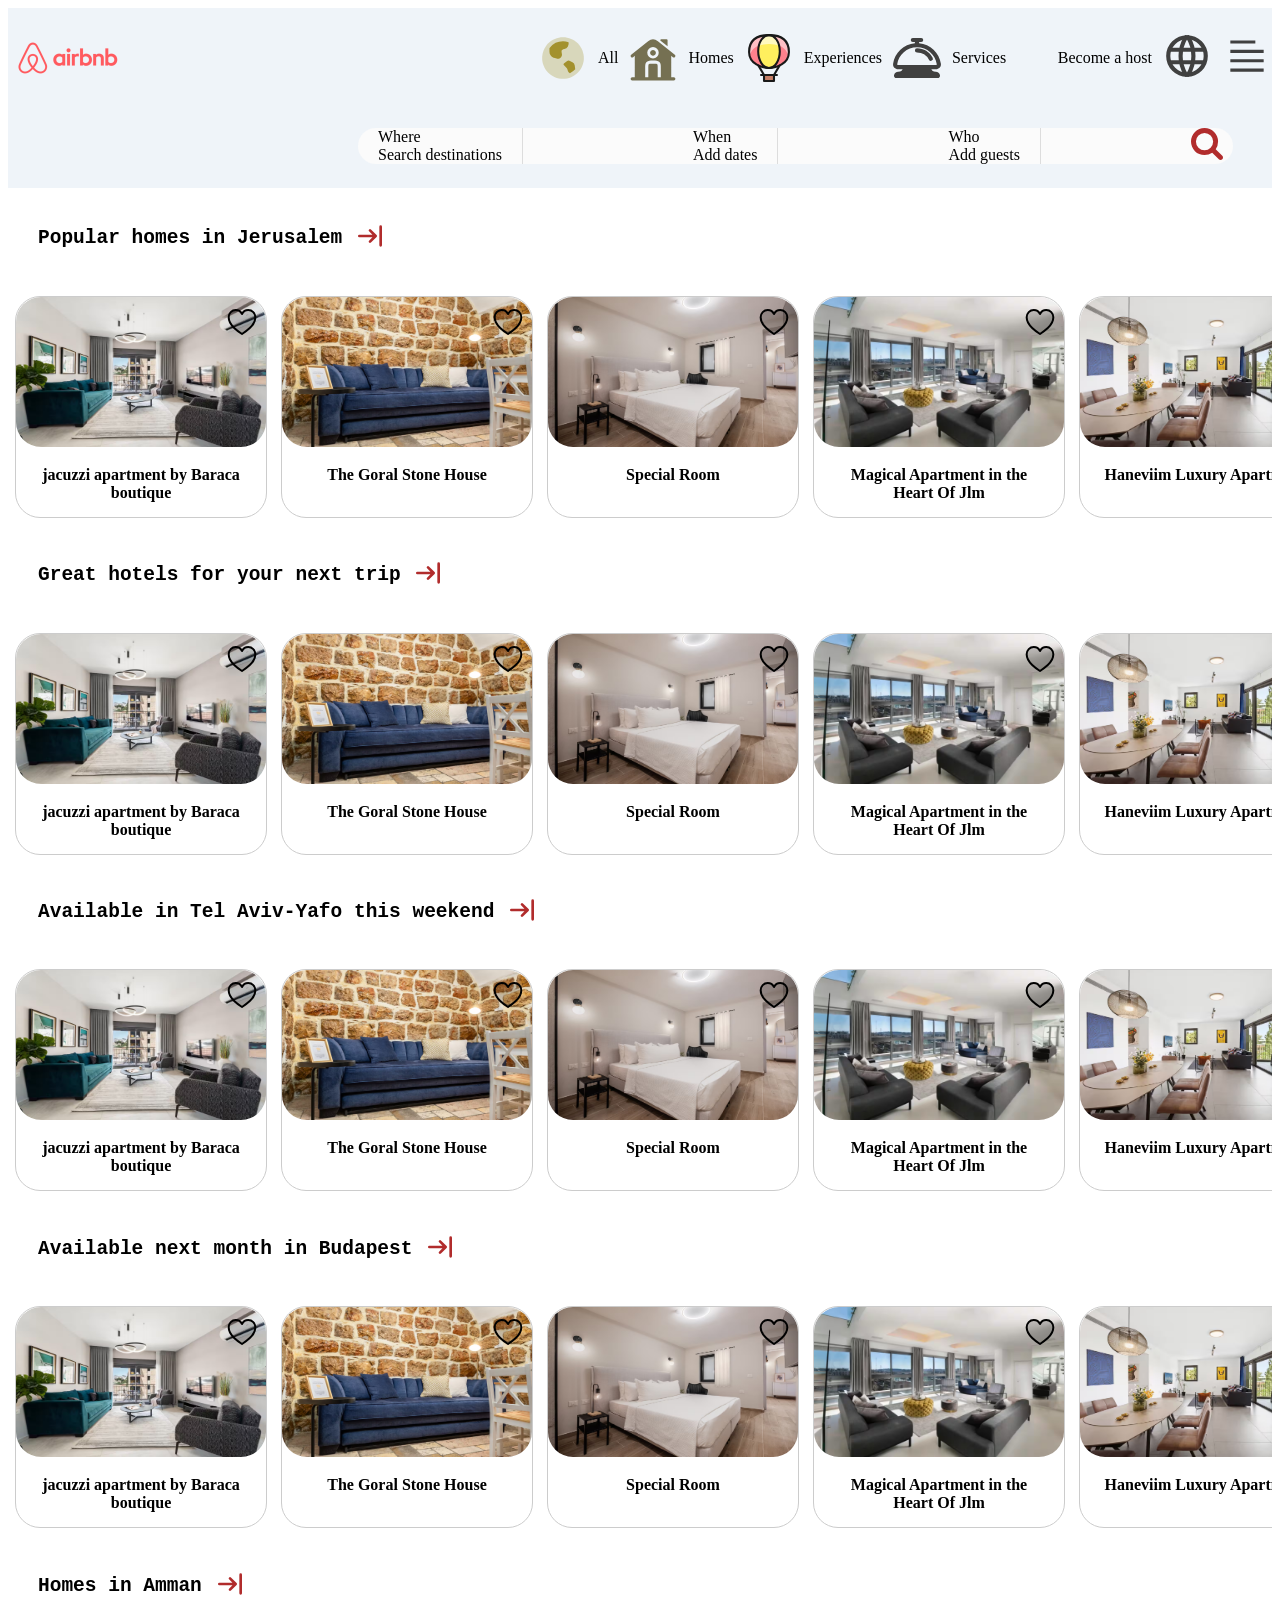
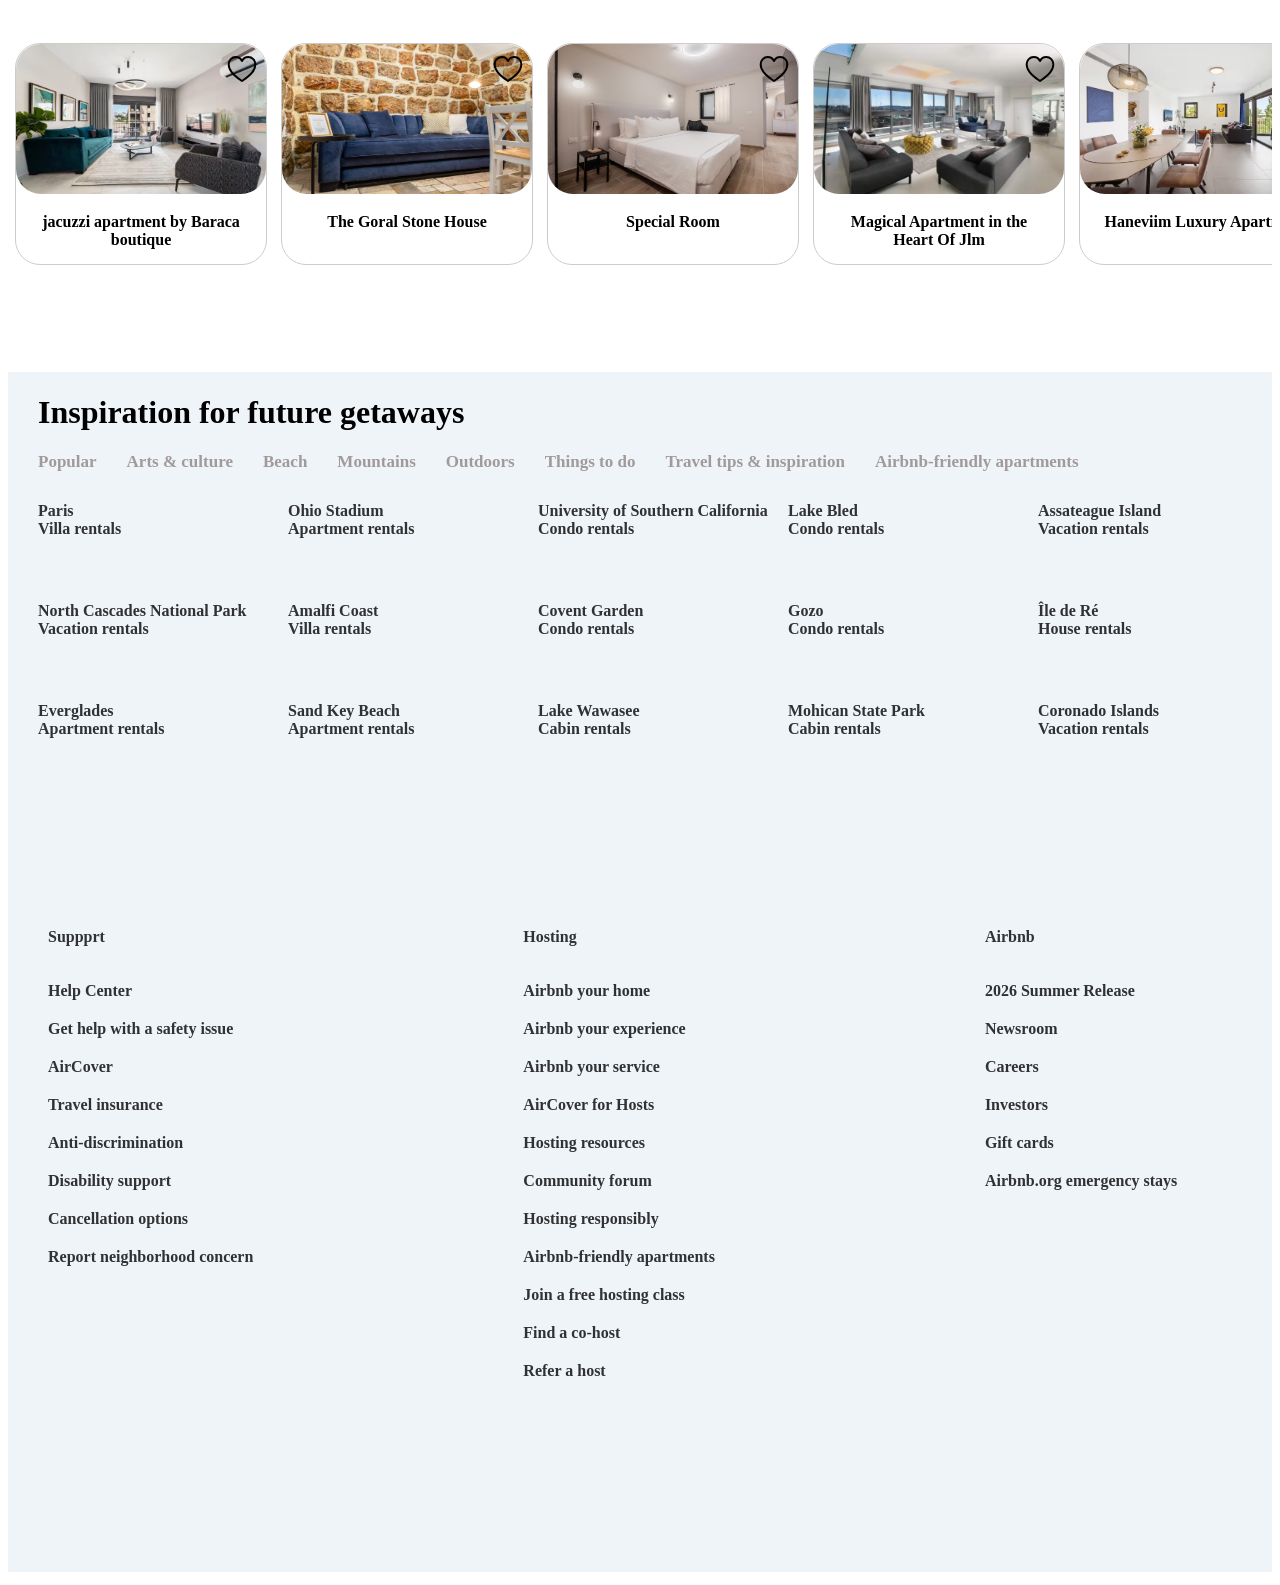
==== HTML.html @ 666e8410 "Initial commit" ====
<!DOCTYPE HTML>
<html>
<head>
  <title>Airbnb</title>
  <meta name="viewport" content="width=device-width, initial-scale=1.0">
  <link rel="stylesheet" href="style.css">
  <link rel="icon" type="image/x-icon" href="photos\0x0.png">
</head>

<body>
<div class="container">
<img class="line2" src="photos\Airbnb.com.png" alt="airbnb">
<div class="container2">
<svg class="line1" xmlns="http://www.w3.org/2000/svg" width="2em" height="2em" viewBox="0 0 24 24">
	<path d="M0 0h24v24H0z" fill="none" />
	<path fill="#a3912d" d="M12 2c5.523 0 10 4.477 10 10s-4.477 10-10 10S2 17.523 2 12S6.477 2 12 2" class="duoicon-secondary-layer" opacity=".3" />
	<path fill="#a3912d" d="M12 4a7.99 7.99 0 0 0-6.335 3.114l-.165.221V9.02c0 1.25.775 2.369 1.945 2.809l.178.06l1.29.395c1.373.42 2.71-.697 2.577-2.096l-.019-.145l-.175-1.049a1 1 0 0 1 .656-1.108l.108-.03l.612-.14a2.667 2.667 0 0 0 1.989-3.263A8 8 0 0 0 12 4m2 9.4l-1.564 1.251a.5.5 0 0 0-.041.744l1.239 1.239c.24.24.415.538.508.864l.175.613c.147.521.52.948 1.017 1.163a8 8 0 0 0 2.533-1.835l-.234-1.877a2 2 0 0 0-1.09-1.54l-1.47-.736A1 1 0 0 0 14 13.4" class="duoicon-primary-layer" />
</svg>
<a class="bar" href="https://www.airbnb.com/">All</a>
<svg class="line1" xmlns="http://www.w3.org/2000/svg" width="2em" height="2em" viewBox="0 0 24 24">
	<path d="M0 0h24v24H0z" fill="none" />
	<defs>
		<path id="SVGEuPeJeiy" fill="#757052" d="M10.75 9.5a1.25 1.25 0 1 1 2.5 0a1.25 1.25 0 0 1-2.5 0" />
	</defs>
	<path fill="#757052" d="M18.5 3H16a.5.5 0 0 0-.5.5v.059l3.5 2.8V3.5a.5.5 0 0 0-.5-.5" />
	<use href="#SVGEuPeJeiy" fill-rule="evenodd" clip-rule="evenodd" />
	<path fill="#757052" fill-rule="evenodd" d="m20.75 10.96l.782.626a.75.75 0 0 0 .936-1.172l-8.125-6.5a3.75 3.75 0 0 0-4.686 0l-8.125 6.5a.75.75 0 0 0 .937 1.172l.781-.626v10.29H2a.75.75 0 0 0 0 1.5h20a.75.75 0 0 0 0-1.5h-1.25zM9.25 9.5a2.75 2.75 0 1 1 5.5 0a2.75 2.75 0 0 1-5.5 0m2.8 3.75c.664 0 1.237 0 1.696.062c.492.066.963.215 1.345.597s.531.853.597 1.345c.058.43.062.96.062 1.573v4.423h-1.5V17c0-.728-.002-1.2-.048-1.546c-.044-.325-.114-.427-.172-.484s-.159-.128-.484-.172c-.347-.046-.818-.048-1.546-.048s-1.2.002-1.546.048c-.325.044-.427.115-.484.172s-.128.159-.172.484c-.046.347-.048.818-.048 1.546v4.25h-1.5v-4.3c0-.664 0-1.237.062-1.696c.066-.492.215-.963.597-1.345s.854-.531 1.345-.597c.459-.062 1.032-.062 1.697-.062z" clip-rule="evenodd" />
	<use href="#SVGEuPeJeiy" fill-rule="evenodd" clip-rule="evenodd" />
</svg>
<a class="bar" href="https://www.airbnb.com/homes/">Homes</a>
<svg class="line1" xmlns="http://www.w3.org/2000/svg" width="2em" height="2em" viewBox="0 0 24 24">
	<path d="M0 0h24v24H0z" fill="none" />
	<g fill="none">
		<path fill="#ff808c" d="M21.564 9.133c0 5.738-6.163 7.65-9.564 7.65s-9.563-1.912-9.563-7.65s3.93-8.13 9.563-8.13s9.564 2.392 9.564 8.13" />
		<path fill="#ffbfc5" d="M12 5.246c4.798 0 8.36 1.735 9.311 5.796a7 7 0 0 0 .253-1.913C21.564 3.391 17.634 1 12 1S2.437 3.39 2.437 9.129c-.004.646.081 1.29.252 1.913C3.64 6.98 7.202 5.246 12 5.246" />
		<path fill="#ffef5e" d="M17.18 8.813c0 4.4-2.32 7.97-5.181 7.97s-5.18-3.568-5.18-7.97s2.32-7.81 5.18-7.81s5.18 3.41 5.18 7.81" />
		<path fill="#fff9bf" d="M12 5.246a13.7 13.7 0 0 1 4.849.78c-.738-2.972-2.631-5.022-4.85-5.022s-4.112 2.05-4.85 5.023a13.7 13.7 0 0 1 4.85-.78" />
		<path stroke="#191919" stroke-linecap="round" stroke-linejoin="round" d="M21.564 9.133c0 5.738-6.163 7.65-9.564 7.65s-9.563-1.912-9.563-7.65s3.93-8.13 9.563-8.13s9.564 2.392 9.564 8.13" />
		<path fill="#c77f67" stroke="#191919" stroke-linecap="round" stroke-linejoin="round" d="M14.391 20.13H9.61V23h4.782z" />
		<path stroke="#191919" stroke-linecap="round" stroke-linejoin="round" d="m17.043 15.65l-2.652 4.48m-7.433-4.48l2.651 4.48m-1.434 0h7.65M17.18 8.813c0 4.4-2.32 7.97-5.181 7.97s-5.18-3.568-5.18-7.97s2.32-7.81 5.18-7.81s5.18 3.41 5.18 7.81" />
	</g>
</svg>
<a class="bar" href="https://www.airbnb.com/experiences">Experiences</a>
<svg class="line1" xmlns="http://www.w3.org/2000/svg" width="2em" height="2em" viewBox="0 0 48 48">
	<path d="M0 0h48v48H0z" fill="none" />
	<path fill="#404040" fill-rule="evenodd" d="M26 8.75h2a2 2 0 1 0 0-4h-8a2 2 0 0 0 0 4h2v1.084c-10.761.91-19.44 9.119-20.952 19.64c-.44 3.053 2.118 5.276 4.788 5.276h4.356a3.1 3.1 0 0 1-.986 1.393c-.797.636-1.94.918-3.325 1.032c-1.883.155-3.561 1.427-3.945 3.344a2.28 2.28 0 0 0 2.235 2.731H43.83a2.28 2.28 0 0 0 2.235-2.731c-.384-1.917-2.062-3.19-3.945-3.344c-1.384-.114-2.528-.396-3.325-1.032a3.1 3.1 0 0 1-.986-1.393h4.348c2.67 0 5.227-2.223 4.788-5.276C45.43 18.956 36.758 10.75 26 9.834zm-2.004 5c-9.679 0-17.666 7.096-18.99 16.294a.5.5 0 0 0 .15.438a.94.94 0 0 0 .68.268h36.32a.94.94 0 0 0 .679-.268a.5.5 0 0 0 .15-.438c-1.323-9.198-9.311-16.294-18.99-16.294m11.506 11.935A13 13 0 0 0 24 18.75a2 2 0 1 1 0-4c6.526 0 12.19 3.678 15.038 9.065a2 2 0 1 1-3.536 1.87" clip-rule="evenodd" />
</svg>
<a class="bar" href="https://www.airbnb.com/services">Services</a>
</div>

<div class="container3">

    <a class="bar" href="https://www.google.com/">Become a host</a>
    <a href="https://www.google.com/"><svg class="line1" xmlns="http://www.w3.org/2000/svg" width="2em" height="2em" viewBox="0 0 24 24">
	<path d="M0 0h24v24H0z" fill="none" />
	<g fill="none" stroke="#404040" stroke-linecap="round" stroke-linejoin="round" stroke-width="2">
		<path d="M3 12a9 9 0 1 0 18 0a9 9 0 0 0-18 0m.6-3h16.8M3.6 15h16.8" />
		<path d="M11.5 3a17 17 0 0 0 0 18m1-18a17 17 0 0 1 0 18" />
	</g>
</svg>
</a>
<a href="https://www.google.com/"><svg class="line1" xmlns="http://www.w3.org/2000/svg" width="2em" height="2em" viewBox="0 0 24 24">
	<path d="M0 0h24v24H0z" fill="none" />
	<path fill="#404040" d="M4 6h12V4.5H4zm16 4.5H4V9h16zM4 15h16v-1.5H4zm0 4.5h16V18H4z" />
</svg> 
</a>
</div>

<div class="container4">
<a class="bar1" href="https://www.google.com/">Where<br>Search destinations</a>
<a class="bar1" href="https://www.google.com/">When<br>Add dates</a>
<a class="bar1" href="https://www.google.com/">Who<br>Add guests</a>
<a href="https://www.google.com/"><svg class="search" xmlns="http://www.w3.org/2000/svg" width="2em" height="2em" viewBox="0 0 1664 1664">
	<path d="M0 0h1664v1664H0z" fill="none" />
	<path fill="#b12c2c" d="M1152 704q0-185-131.5-316.5T704 256T387.5 387.5T256 704t131.5 316.5T704 1152t316.5-131.5T1152 704m512 832q0 52-38 90t-90 38q-54 0-90-38l-343-342q-179 124-399 124q-143 0-273.5-55.5t-225-150t-150-225T0 704t55.5-273.5t150-225t225-150T704 0t273.5 55.5t225 150t150 225T1408 704q0 220-124 399l343 343q37 37 37 90" />
</svg>
</a>

</div>
</div>

<div class="containerr">

<div class="row1">
    <h2 class="Title"><b><pre>Popular homes in Jerusalem </pre></h2><a href="https://www.google.com/"><svg xmlns="http://www.w3.org/2000/svg" width="2em" height="2em" viewBox="0 0 24 24">
	<path d="M0 0h24v24H0z" fill="none" />
	<g fill="none">
		<path d="M24 0v24H0V0zM12.594 23.258l-.012.002l-.071.035l-.02.004l-.014-.004l-.071-.036q-.016-.004-.024.006l-.004.01l-.017.428l.005.02l.01.013l.104.074l.015.004l.012-.004l.104-.074l.012-.016l.004-.017l-.017-.427q-.004-.016-.016-.018m.264-.113l-.014.002l-.184.093l-.01.01l-.003.011l.018.43l.005.012l.008.008l.201.092q.019.005.029-.008l.004-.014l-.034-.614q-.005-.018-.02-.022m-.715.002a.02.02 0 0 0-.027.006l-.006.014l-.034.614q.001.018.017.024l.015-.002l.201-.093l.01-.008l.003-.011l.018-.43l-.003-.012l-.01-.01z" />
		<path fill="#b12c2c" d="M19 19a1 1 0 1 0 2 0V5a1 1 0 1 0-2 0zM11.297 7.05a1 1 0 0 0 0 1.415L13.833 11H4a1 1 0 0 0 0 2h9.833l-2.536 2.536a1 1 0 0 0 1.415 1.414l4.242-4.243a1 1 0 0 0 0-1.414L12.712 7.05a1 1 0 0 0-1.415 0" />
	</g>
</svg></a>
</div>
</div>

<!--start adding photos ^-^ -->

<!--start-->
<div class="gallery">
<div class="item">
  <a target="_blank" href="//www.google.com/">
    <img src="photos\1.avif"></a>
  <div class="heart"><svg xmlns="http://www.w3.org/2000/svg" width="2em" height="2em" viewBox="0 0 24 24">
	<path d="M0 0h24v24H0z" fill="none" />
	<g fill="none">
		<path fill="currentColor" fill-opacity=".16" d="M16.696 3C14.652 3 12.887 4.197 12 5.943C11.113 4.197 9.348 3 7.304 3C4.374 3 2 5.457 2 8.481s1.817 5.796 4.165 8.073S12 21 12 21s3.374-2.133 5.835-4.446C20.46 14.088 22 11.514 22 8.481S19.626 3 16.696 3" />
		<path stroke="currentColor" stroke-linecap="round" stroke-linejoin="round" stroke-width="1.5" d="M16.696 3C14.652 3 12.887 4.197 12 5.943C11.113 4.197 9.348 3 7.304 3C4.374 3 2 5.457 2 8.481s1.817 5.796 4.165 8.073S12 21 12 21s3.374-2.133 5.835-4.446C20.46 14.088 22 11.514 22 8.481S19.626 3 16.696 3" />
	</g>
</svg>
</div>
  <div class="desc">jacuzzi apartment by Baraca boutique</div>
</div>

<div class="item">
  <a target="_blank" href="//www.google.com/">
    <img src="photos\2.avif">
  </a>
  <div class="heart"><svg xmlns="http://www.w3.org/2000/svg" width="2em" height="2em" viewBox="0 0 24 24">
	<path d="M0 0h24v24H0z" fill="none" />
	<g fill="none">
		<path fill="currentColor" fill-opacity=".16" d="M16.696 3C14.652 3 12.887 4.197 12 5.943C11.113 4.197 9.348 3 7.304 3C4.374 3 2 5.457 2 8.481s1.817 5.796 4.165 8.073S12 21 12 21s3.374-2.133 5.835-4.446C20.46 14.088 22 11.514 22 8.481S19.626 3 16.696 3" />
		<path stroke="currentColor" stroke-linecap="round" stroke-linejoin="round" stroke-width="1.5" d="M16.696 3C14.652 3 12.887 4.197 12 5.943C11.113 4.197 9.348 3 7.304 3C4.374 3 2 5.457 2 8.481s1.817 5.796 4.165 8.073S12 21 12 21s3.374-2.133 5.835-4.446C20.46 14.088 22 11.514 22 8.481S19.626 3 16.696 3" />
	</g>
</svg>
</div>
  <div class="desc">The Goral Stone House</div>
</div>

<div class="item">
  <a target="_blank" href="//www.google.com/">
    <img src="photos\3.avif">
  </a>
  <div class="heart"><svg xmlns="http://www.w3.org/2000/svg" width="2em" height="2em" viewBox="0 0 24 24">
	<path d="M0 0h24v24H0z" fill="none" />
	<g fill="none">
		<path fill="currentColor" fill-opacity=".16" d="M16.696 3C14.652 3 12.887 4.197 12 5.943C11.113 4.197 9.348 3 7.304 3C4.374 3 2 5.457 2 8.481s1.817 5.796 4.165 8.073S12 21 12 21s3.374-2.133 5.835-4.446C20.46 14.088 22 11.514 22 8.481S19.626 3 16.696 3" />
		<path stroke="currentColor" stroke-linecap="round" stroke-linejoin="round" stroke-width="1.5" d="M16.696 3C14.652 3 12.887 4.197 12 5.943C11.113 4.197 9.348 3 7.304 3C4.374 3 2 5.457 2 8.481s1.817 5.796 4.165 8.073S12 21 12 21s3.374-2.133 5.835-4.446C20.46 14.088 22 11.514 22 8.481S19.626 3 16.696 3" />
	</g>
</svg>
</div>
  <div class="desc">Special Room</div>
</div>

<div class="item">
  <a target="_blank" href="//www.google.com/">
    <img src="photos\4.avif">
  </a>
  <div class="heart"><svg xmlns="http://www.w3.org/2000/svg" width="2em" height="2em" viewBox="0 0 24 24">
	<path d="M0 0h24v24H0z" fill="none" />
	<g fill="none">
		<path fill="currentColor" fill-opacity=".16" d="M16.696 3C14.652 3 12.887 4.197 12 5.943C11.113 4.197 9.348 3 7.304 3C4.374 3 2 5.457 2 8.481s1.817 5.796 4.165 8.073S12 21 12 21s3.374-2.133 5.835-4.446C20.46 14.088 22 11.514 22 8.481S19.626 3 16.696 3" />
		<path stroke="currentColor" stroke-linecap="round" stroke-linejoin="round" stroke-width="1.5" d="M16.696 3C14.652 3 12.887 4.197 12 5.943C11.113 4.197 9.348 3 7.304 3C4.374 3 2 5.457 2 8.481s1.817 5.796 4.165 8.073S12 21 12 21s3.374-2.133 5.835-4.446C20.46 14.088 22 11.514 22 8.481S19.626 3 16.696 3" />
	</g>
</svg>
</div>
  <div class="desc">Magical Apartment in the Heart Of Jlm</div>
</div>

<div class="item">
  <a target="_blank" href="//www.google.com/">
    <img src="photos\5.avif">
  </a>
  <div class="heart"><svg xmlns="http://www.w3.org/2000/svg" width="2em" height="2em" viewBox="0 0 24 24">
	<path d="M0 0h24v24H0z" fill="none" />
	<g fill="none">
		<path fill="currentColor" fill-opacity=".16" d="M16.696 3C14.652 3 12.887 4.197 12 5.943C11.113 4.197 9.348 3 7.304 3C4.374 3 2 5.457 2 8.481s1.817 5.796 4.165 8.073S12 21 12 21s3.374-2.133 5.835-4.446C20.46 14.088 22 11.514 22 8.481S19.626 3 16.696 3" />
		<path stroke="currentColor" stroke-linecap="round" stroke-linejoin="round" stroke-width="1.5" d="M16.696 3C14.652 3 12.887 4.197 12 5.943C11.113 4.197 9.348 3 7.304 3C4.374 3 2 5.457 2 8.481s1.817 5.796 4.165 8.073S12 21 12 21s3.374-2.133 5.835-4.446C20.46 14.088 22 11.514 22 8.481S19.626 3 16.696 3" />
	</g>
</svg>
</div>
  <div class="desc">Haneviim Luxury Apartment</div>
</div>

<div class="item">
  <a target="_blank" href="//www.google.com/">
    <img src="photos\6.avif">
  </a>
  <div class="heart"><svg xmlns="http://www.w3.org/2000/svg" width="2em" height="2em" viewBox="0 0 24 24">
	<path d="M0 0h24v24H0z" fill="none" />
	<g fill="none">
		<path fill="currentColor" fill-opacity=".16" d="M16.696 3C14.652 3 12.887 4.197 12 5.943C11.113 4.197 9.348 3 7.304 3C4.374 3 2 5.457 2 8.481s1.817 5.796 4.165 8.073S12 21 12 21s3.374-2.133 5.835-4.446C20.46 14.088 22 11.514 22 8.481S19.626 3 16.696 3" />
		<path stroke="currentColor" stroke-linecap="round" stroke-linejoin="round" stroke-width="1.5" d="M16.696 3C14.652 3 12.887 4.197 12 5.943C11.113 4.197 9.348 3 7.304 3C4.374 3 2 5.457 2 8.481s1.817 5.796 4.165 8.073S12 21 12 21s3.374-2.133 5.835-4.446C20.46 14.088 22 11.514 22 8.481S19.626 3 16.696 3" />
	</g>
</svg>
</div>
  <div class="desc">Nachlaot • Perfect Studio by Baraca boutique</div>
</div>

<div class="item">
  <a target="_blank" href="//www.google.com/">
    <img src="photos\7.avif">
  </a>
  <div class="heart"><svg xmlns="http://www.w3.org/2000/svg" width="2em" height="2em" viewBox="0 0 24 24">
	<path d="M0 0h24v24H0z" fill="none" />
	<g fill="none">
		<path fill="currentColor" fill-opacity=".16" d="M16.696 3C14.652 3 12.887 4.197 12 5.943C11.113 4.197 9.348 3 7.304 3C4.374 3 2 5.457 2 8.481s1.817 5.796 4.165 8.073S12 21 12 21s3.374-2.133 5.835-4.446C20.46 14.088 22 11.514 22 8.481S19.626 3 16.696 3" />
		<path stroke="currentColor" stroke-linecap="round" stroke-linejoin="round" stroke-width="1.5" d="M16.696 3C14.652 3 12.887 4.197 12 5.943C11.113 4.197 9.348 3 7.304 3C4.374 3 2 5.457 2 8.481s1.817 5.796 4.165 8.073S12 21 12 21s3.374-2.133 5.835-4.446C20.46 14.088 22 11.514 22 8.481S19.626 3 16.696 3" />
	</g>
</svg>
</div>
  <div class="desc">Spectacular View with Shelter Room Mamad</div>
</div>


</div>

<!--end-->



<div class="containerr">

<div class="row1">
    <h2 class="Title"><b><pre>Great hotels for your next trip </pre></h2><a href="https://www.google.com/"><svg xmlns="http://www.w3.org/2000/svg" width="2em" height="2em" viewBox="0 0 24 24">
	<path d="M0 0h24v24H0z" fill="none" />
	<g fill="none">
		<path d="M24 0v24H0V0zM12.594 23.258l-.012.002l-.071.035l-.02.004l-.014-.004l-.071-.036q-.016-.004-.024.006l-.004.01l-.017.428l.005.02l.01.013l.104.074l.015.004l.012-.004l.104-.074l.012-.016l.004-.017l-.017-.427q-.004-.016-.016-.018m.264-.113l-.014.002l-.184.093l-.01.01l-.003.011l.018.43l.005.012l.008.008l.201.092q.019.005.029-.008l.004-.014l-.034-.614q-.005-.018-.02-.022m-.715.002a.02.02 0 0 0-.027.006l-.006.014l-.034.614q.001.018.017.024l.015-.002l.201-.093l.01-.008l.003-.011l.018-.43l-.003-.012l-.01-.01z" />
		<path fill="#b12c2c" d="M19 19a1 1 0 1 0 2 0V5a1 1 0 1 0-2 0zM11.297 7.05a1 1 0 0 0 0 1.415L13.833 11H4a1 1 0 0 0 0 2h9.833l-2.536 2.536a1 1 0 0 0 1.415 1.414l4.242-4.243a1 1 0 0 0 0-1.414L12.712 7.05a1 1 0 0 0-1.415 0" />
	</g>
</svg></a>
</div>
</div>

<div class="gallery">
<div class="item">
  <a target="_blank" href="//www.google.com/">
    <img src="photos\1.avif"></a>
  <div class="heart"><svg xmlns="http://www.w3.org/2000/svg" width="2em" height="2em" viewBox="0 0 24 24">
	<path d="M0 0h24v24H0z" fill="none" />
	<g fill="none">
		<path fill="currentColor" fill-opacity=".16" d="M16.696 3C14.652 3 12.887 4.197 12 5.943C11.113 4.197 9.348 3 7.304 3C4.374 3 2 5.457 2 8.481s1.817 5.796 4.165 8.073S12 21 12 21s3.374-2.133 5.835-4.446C20.46 14.088 22 11.514 22 8.481S19.626 3 16.696 3" />
		<path stroke="currentColor" stroke-linecap="round" stroke-linejoin="round" stroke-width="1.5" d="M16.696 3C14.652 3 12.887 4.197 12 5.943C11.113 4.197 9.348 3 7.304 3C4.374 3 2 5.457 2 8.481s1.817 5.796 4.165 8.073S12 21 12 21s3.374-2.133 5.835-4.446C20.46 14.088 22 11.514 22 8.481S19.626 3 16.696 3" />
	</g>
</svg>
</div>
  <div class="desc">jacuzzi apartment by Baraca boutique</div>
</div>

<div class="item">
  <a target="_blank" href="//www.google.com/">
    <img src="photos\2.avif">
  </a>
  <div class="heart"><svg xmlns="http://www.w3.org/2000/svg" width="2em" height="2em" viewBox="0 0 24 24">
	<path d="M0 0h24v24H0z" fill="none" />
	<g fill="none">
		<path fill="currentColor" fill-opacity=".16" d="M16.696 3C14.652 3 12.887 4.197 12 5.943C11.113 4.197 9.348 3 7.304 3C4.374 3 2 5.457 2 8.481s1.817 5.796 4.165 8.073S12 21 12 21s3.374-2.133 5.835-4.446C20.46 14.088 22 11.514 22 8.481S19.626 3 16.696 3" />
		<path stroke="currentColor" stroke-linecap="round" stroke-linejoin="round" stroke-width="1.5" d="M16.696 3C14.652 3 12.887 4.197 12 5.943C11.113 4.197 9.348 3 7.304 3C4.374 3 2 5.457 2 8.481s1.817 5.796 4.165 8.073S12 21 12 21s3.374-2.133 5.835-4.446C20.46 14.088 22 11.514 22 8.481S19.626 3 16.696 3" />
	</g>
</svg>
</div>
  <div class="desc">The Goral Stone House</div>
</div>

<div class="item">
  <a target="_blank" href="//www.google.com/">
    <img src="photos\3.avif">
  </a>
  <div class="heart"><svg xmlns="http://www.w3.org/2000/svg" width="2em" height="2em" viewBox="0 0 24 24">
	<path d="M0 0h24v24H0z" fill="none" />
	<g fill="none">
		<path fill="currentColor" fill-opacity=".16" d="M16.696 3C14.652 3 12.887 4.197 12 5.943C11.113 4.197 9.348 3 7.304 3C4.374 3 2 5.457 2 8.481s1.817 5.796 4.165 8.073S12 21 12 21s3.374-2.133 5.835-4.446C20.46 14.088 22 11.514 22 8.481S19.626 3 16.696 3" />
		<path stroke="currentColor" stroke-linecap="round" stroke-linejoin="round" stroke-width="1.5" d="M16.696 3C14.652 3 12.887 4.197 12 5.943C11.113 4.197 9.348 3 7.304 3C4.374 3 2 5.457 2 8.481s1.817 5.796 4.165 8.073S12 21 12 21s3.374-2.133 5.835-4.446C20.46 14.088 22 11.514 22 8.481S19.626 3 16.696 3" />
	</g>
</svg>
</div>
  <div class="desc">Special Room</div>
</div>

<div class="item">
  <a target="_blank" href="//www.google.com/">
    <img src="photos\4.avif">
  </a>
  <div class="heart"><svg xmlns="http://www.w3.org/2000/svg" width="2em" height="2em" viewBox="0 0 24 24">
	<path d="M0 0h24v24H0z" fill="none" />
	<g fill="none">
		<path fill="currentColor" fill-opacity=".16" d="M16.696 3C14.652 3 12.887 4.197 12 5.943C11.113 4.197 9.348 3 7.304 3C4.374 3 2 5.457 2 8.481s1.817 5.796 4.165 8.073S12 21 12 21s3.374-2.133 5.835-4.446C20.46 14.088 22 11.514 22 8.481S19.626 3 16.696 3" />
		<path stroke="currentColor" stroke-linecap="round" stroke-linejoin="round" stroke-width="1.5" d="M16.696 3C14.652 3 12.887 4.197 12 5.943C11.113 4.197 9.348 3 7.304 3C4.374 3 2 5.457 2 8.481s1.817 5.796 4.165 8.073S12 21 12 21s3.374-2.133 5.835-4.446C20.46 14.088 22 11.514 22 8.481S19.626 3 16.696 3" />
	</g>
</svg>
</div>
  <div class="desc">Magical Apartment in the Heart Of Jlm</div>
</div>

<div class="item">
  <a target="_blank" href="//www.google.com/">
    <img src="photos\5.avif">
  </a>
  <div class="heart"><svg xmlns="http://www.w3.org/2000/svg" width="2em" height="2em" viewBox="0 0 24 24">
	<path d="M0 0h24v24H0z" fill="none" />
	<g fill="none">
		<path fill="currentColor" fill-opacity=".16" d="M16.696 3C14.652 3 12.887 4.197 12 5.943C11.113 4.197 9.348 3 7.304 3C4.374 3 2 5.457 2 8.481s1.817 5.796 4.165 8.073S12 21 12 21s3.374-2.133 5.835-4.446C20.46 14.088 22 11.514 22 8.481S19.626 3 16.696 3" />
		<path stroke="currentColor" stroke-linecap="round" stroke-linejoin="round" stroke-width="1.5" d="M16.696 3C14.652 3 12.887 4.197 12 5.943C11.113 4.197 9.348 3 7.304 3C4.374 3 2 5.457 2 8.481s1.817 5.796 4.165 8.073S12 21 12 21s3.374-2.133 5.835-4.446C20.46 14.088 22 11.514 22 8.481S19.626 3 16.696 3" />
	</g>
</svg>
</div>
  <div class="desc">Haneviim Luxury Apartment</div>
</div>

<div class="item">
  <a target="_blank" href="//www.google.com/">
    <img src="photos\6.avif">
  </a>
  <div class="heart"><svg xmlns="http://www.w3.org/2000/svg" width="2em" height="2em" viewBox="0 0 24 24">
	<path d="M0 0h24v24H0z" fill="none" />
	<g fill="none">
		<path fill="currentColor" fill-opacity=".16" d="M16.696 3C14.652 3 12.887 4.197 12 5.943C11.113 4.197 9.348 3 7.304 3C4.374 3 2 5.457 2 8.481s1.817 5.796 4.165 8.073S12 21 12 21s3.374-2.133 5.835-4.446C20.46 14.088 22 11.514 22 8.481S19.626 3 16.696 3" />
		<path stroke="currentColor" stroke-linecap="round" stroke-linejoin="round" stroke-width="1.5" d="M16.696 3C14.652 3 12.887 4.197 12 5.943C11.113 4.197 9.348 3 7.304 3C4.374 3 2 5.457 2 8.481s1.817 5.796 4.165 8.073S12 21 12 21s3.374-2.133 5.835-4.446C20.46 14.088 22 11.514 22 8.481S19.626 3 16.696 3" />
	</g>
</svg>
</div>
  <div class="desc">Nachlaot • Perfect Studio by Baraca boutique</div>
</div>

<div class="item">
  <a target="_blank" href="//www.google.com/">
    <img src="photos\7.avif">
  </a>
  <div class="heart"><svg xmlns="http://www.w3.org/2000/svg" width="2em" height="2em" viewBox="0 0 24 24">
	<path d="M0 0h24v24H0z" fill="none" />
	<g fill="none">
		<path fill="currentColor" fill-opacity=".16" d="M16.696 3C14.652 3 12.887 4.197 12 5.943C11.113 4.197 9.348 3 7.304 3C4.374 3 2 5.457 2 8.481s1.817 5.796 4.165 8.073S12 21 12 21s3.374-2.133 5.835-4.446C20.46 14.088 22 11.514 22 8.481S19.626 3 16.696 3" />
		<path stroke="currentColor" stroke-linecap="round" stroke-linejoin="round" stroke-width="1.5" d="M16.696 3C14.652 3 12.887 4.197 12 5.943C11.113 4.197 9.348 3 7.304 3C4.374 3 2 5.457 2 8.481s1.817 5.796 4.165 8.073S12 21 12 21s3.374-2.133 5.835-4.446C20.46 14.088 22 11.514 22 8.481S19.626 3 16.696 3" />
	</g>
</svg>
</div>
  <div class="desc">Spectacular View with Shelter Room Mamad</div>
</div>


</div>
<!--end-->

<div class="containerr">

<div class="row1">
    <h2 class="Title"><b><pre>Available in Tel Aviv-Yafo this weekend </pre></h2><a href="https://www.google.com/"><svg xmlns="http://www.w3.org/2000/svg" width="2em" height="2em" viewBox="0 0 24 24">
	<path d="M0 0h24v24H0z" fill="none" />
	<g fill="none">
		<path d="M24 0v24H0V0zM12.594 23.258l-.012.002l-.071.035l-.02.004l-.014-.004l-.071-.036q-.016-.004-.024.006l-.004.01l-.017.428l.005.02l.01.013l.104.074l.015.004l.012-.004l.104-.074l.012-.016l.004-.017l-.017-.427q-.004-.016-.016-.018m.264-.113l-.014.002l-.184.093l-.01.01l-.003.011l.018.43l.005.012l.008.008l.201.092q.019.005.029-.008l.004-.014l-.034-.614q-.005-.018-.02-.022m-.715.002a.02.02 0 0 0-.027.006l-.006.014l-.034.614q.001.018.017.024l.015-.002l.201-.093l.01-.008l.003-.011l.018-.43l-.003-.012l-.01-.01z" />
		<path fill="#b12c2c" d="M19 19a1 1 0 1 0 2 0V5a1 1 0 1 0-2 0zM11.297 7.05a1 1 0 0 0 0 1.415L13.833 11H4a1 1 0 0 0 0 2h9.833l-2.536 2.536a1 1 0 0 0 1.415 1.414l4.242-4.243a1 1 0 0 0 0-1.414L12.712 7.05a1 1 0 0 0-1.415 0" />
	</g>
</svg></a>
</div>
</div>

<div class="gallery">
<div class="item">
  <a target="_blank" href="//www.google.com/">
    <img src="photos\1.avif"></a>
  <div class="heart"><svg xmlns="http://www.w3.org/2000/svg" width="2em" height="2em" viewBox="0 0 24 24">
	<path d="M0 0h24v24H0z" fill="none" />
	<g fill="none">
		<path fill="currentColor" fill-opacity=".16" d="M16.696 3C14.652 3 12.887 4.197 12 5.943C11.113 4.197 9.348 3 7.304 3C4.374 3 2 5.457 2 8.481s1.817 5.796 4.165 8.073S12 21 12 21s3.374-2.133 5.835-4.446C20.46 14.088 22 11.514 22 8.481S19.626 3 16.696 3" />
		<path stroke="currentColor" stroke-linecap="round" stroke-linejoin="round" stroke-width="1.5" d="M16.696 3C14.652 3 12.887 4.197 12 5.943C11.113 4.197 9.348 3 7.304 3C4.374 3 2 5.457 2 8.481s1.817 5.796 4.165 8.073S12 21 12 21s3.374-2.133 5.835-4.446C20.46 14.088 22 11.514 22 8.481S19.626 3 16.696 3" />
	</g>
</svg>
</div>
  <div class="desc">jacuzzi apartment by Baraca boutique</div>
</div>

<div class="item">
  <a target="_blank" href="//www.google.com/">
    <img src="photos\2.avif">
  </a>
  <div class="heart"><svg xmlns="http://www.w3.org/2000/svg" width="2em" height="2em" viewBox="0 0 24 24">
	<path d="M0 0h24v24H0z" fill="none" />
	<g fill="none">
		<path fill="currentColor" fill-opacity=".16" d="M16.696 3C14.652 3 12.887 4.197 12 5.943C11.113 4.197 9.348 3 7.304 3C4.374 3 2 5.457 2 8.481s1.817 5.796 4.165 8.073S12 21 12 21s3.374-2.133 5.835-4.446C20.46 14.088 22 11.514 22 8.481S19.626 3 16.696 3" />
		<path stroke="currentColor" stroke-linecap="round" stroke-linejoin="round" stroke-width="1.5" d="M16.696 3C14.652 3 12.887 4.197 12 5.943C11.113 4.197 9.348 3 7.304 3C4.374 3 2 5.457 2 8.481s1.817 5.796 4.165 8.073S12 21 12 21s3.374-2.133 5.835-4.446C20.46 14.088 22 11.514 22 8.481S19.626 3 16.696 3" />
	</g>
</svg>
</div>
  <div class="desc">The Goral Stone House</div>
</div>

<div class="item">
  <a target="_blank" href="//www.google.com/">
    <img src="photos\3.avif">
  </a>
  <div class="heart"><svg xmlns="http://www.w3.org/2000/svg" width="2em" height="2em" viewBox="0 0 24 24">
	<path d="M0 0h24v24H0z" fill="none" />
	<g fill="none">
		<path fill="currentColor" fill-opacity=".16" d="M16.696 3C14.652 3 12.887 4.197 12 5.943C11.113 4.197 9.348 3 7.304 3C4.374 3 2 5.457 2 8.481s1.817 5.796 4.165 8.073S12 21 12 21s3.374-2.133 5.835-4.446C20.46 14.088 22 11.514 22 8.481S19.626 3 16.696 3" />
		<path stroke="currentColor" stroke-linecap="round" stroke-linejoin="round" stroke-width="1.5" d="M16.696 3C14.652 3 12.887 4.197 12 5.943C11.113 4.197 9.348 3 7.304 3C4.374 3 2 5.457 2 8.481s1.817 5.796 4.165 8.073S12 21 12 21s3.374-2.133 5.835-4.446C20.46 14.088 22 11.514 22 8.481S19.626 3 16.696 3" />
	</g>
</svg>
</div>
  <div class="desc">Special Room</div>
</div>

<div class="item">
  <a target="_blank" href="//www.google.com/">
    <img src="photos\4.avif">
  </a>
  <div class="heart"><svg xmlns="http://www.w3.org/2000/svg" width="2em" height="2em" viewBox="0 0 24 24">
	<path d="M0 0h24v24H0z" fill="none" />
	<g fill="none">
		<path fill="currentColor" fill-opacity=".16" d="M16.696 3C14.652 3 12.887 4.197 12 5.943C11.113 4.197 9.348 3 7.304 3C4.374 3 2 5.457 2 8.481s1.817 5.796 4.165 8.073S12 21 12 21s3.374-2.133 5.835-4.446C20.46 14.088 22 11.514 22 8.481S19.626 3 16.696 3" />
		<path stroke="currentColor" stroke-linecap="round" stroke-linejoin="round" stroke-width="1.5" d="M16.696 3C14.652 3 12.887 4.197 12 5.943C11.113 4.197 9.348 3 7.304 3C4.374 3 2 5.457 2 8.481s1.817 5.796 4.165 8.073S12 21 12 21s3.374-2.133 5.835-4.446C20.46 14.088 22 11.514 22 8.481S19.626 3 16.696 3" />
	</g>
</svg>
</div>
  <div class="desc">Magical Apartment in the Heart Of Jlm</div>
</div>

<div class="item">
  <a target="_blank" href="//www.google.com/">
    <img src="photos\5.avif">
  </a>
  <div class="heart"><svg xmlns="http://www.w3.org/2000/svg" width="2em" height="2em" viewBox="0 0 24 24">
	<path d="M0 0h24v24H0z" fill="none" />
	<g fill="none">
		<path fill="currentColor" fill-opacity=".16" d="M16.696 3C14.652 3 12.887 4.197 12 5.943C11.113 4.197 9.348 3 7.304 3C4.374 3 2 5.457 2 8.481s1.817 5.796 4.165 8.073S12 21 12 21s3.374-2.133 5.835-4.446C20.46 14.088 22 11.514 22 8.481S19.626 3 16.696 3" />
		<path stroke="currentColor" stroke-linecap="round" stroke-linejoin="round" stroke-width="1.5" d="M16.696 3C14.652 3 12.887 4.197 12 5.943C11.113 4.197 9.348 3 7.304 3C4.374 3 2 5.457 2 8.481s1.817 5.796 4.165 8.073S12 21 12 21s3.374-2.133 5.835-4.446C20.46 14.088 22 11.514 22 8.481S19.626 3 16.696 3" />
	</g>
</svg>
</div>
  <div class="desc">Haneviim Luxury Apartment</div>
</div>

<div class="item">
  <a target="_blank" href="//www.google.com/">
    <img src="photos\6.avif">
  </a>
  <div class="heart"><svg xmlns="http://www.w3.org/2000/svg" width="2em" height="2em" viewBox="0 0 24 24">
	<path d="M0 0h24v24H0z" fill="none" />
	<g fill="none">
		<path fill="currentColor" fill-opacity=".16" d="M16.696 3C14.652 3 12.887 4.197 12 5.943C11.113 4.197 9.348 3 7.304 3C4.374 3 2 5.457 2 8.481s1.817 5.796 4.165 8.073S12 21 12 21s3.374-2.133 5.835-4.446C20.46 14.088 22 11.514 22 8.481S19.626 3 16.696 3" />
		<path stroke="currentColor" stroke-linecap="round" stroke-linejoin="round" stroke-width="1.5" d="M16.696 3C14.652 3 12.887 4.197 12 5.943C11.113 4.197 9.348 3 7.304 3C4.374 3 2 5.457 2 8.481s1.817 5.796 4.165 8.073S12 21 12 21s3.374-2.133 5.835-4.446C20.46 14.088 22 11.514 22 8.481S19.626 3 16.696 3" />
	</g>
</svg>
</div>
  <div class="desc">Nachlaot • Perfect Studio by Baraca boutique</div>
</div>

<div class="item">
  <a target="_blank" href="//www.google.com/">
    <img src="photos\7.avif">
  </a>
  <div class="heart"><svg xmlns="http://www.w3.org/2000/svg" width="2em" height="2em" viewBox="0 0 24 24">
	<path d="M0 0h24v24H0z" fill="none" />
	<g fill="none">
		<path fill="currentColor" fill-opacity=".16" d="M16.696 3C14.652 3 12.887 4.197 12 5.943C11.113 4.197 9.348 3 7.304 3C4.374 3 2 5.457 2 8.481s1.817 5.796 4.165 8.073S12 21 12 21s3.374-2.133 5.835-4.446C20.46 14.088 22 11.514 22 8.481S19.626 3 16.696 3" />
		<path stroke="currentColor" stroke-linecap="round" stroke-linejoin="round" stroke-width="1.5" d="M16.696 3C14.652 3 12.887 4.197 12 5.943C11.113 4.197 9.348 3 7.304 3C4.374 3 2 5.457 2 8.481s1.817 5.796 4.165 8.073S12 21 12 21s3.374-2.133 5.835-4.446C20.46 14.088 22 11.514 22 8.481S19.626 3 16.696 3" />
	</g>
</svg>
</div>
  <div class="desc">Spectacular View with Shelter Room Mamad</div>
</div>
</div>
<!--end-->

<div class="containerr">

<div class="row1">
    <h2 class="Title"><b><pre>Available next month in Budapest </pre></h2><a href="https://www.google.com/"><svg xmlns="http://www.w3.org/2000/svg" width="2em" height="2em" viewBox="0 0 24 24">
	<path d="M0 0h24v24H0z" fill="none" />
	<g fill="none">
		<path d="M24 0v24H0V0zM12.594 23.258l-.012.002l-.071.035l-.02.004l-.014-.004l-.071-.036q-.016-.004-.024.006l-.004.01l-.017.428l.005.02l.01.013l.104.074l.015.004l.012-.004l.104-.074l.012-.016l.004-.017l-.017-.427q-.004-.016-.016-.018m.264-.113l-.014.002l-.184.093l-.01.01l-.003.011l.018.43l.005.012l.008.008l.201.092q.019.005.029-.008l.004-.014l-.034-.614q-.005-.018-.02-.022m-.715.002a.02.02 0 0 0-.027.006l-.006.014l-.034.614q.001.018.017.024l.015-.002l.201-.093l.01-.008l.003-.011l.018-.43l-.003-.012l-.01-.01z" />
		<path fill="#b12c2c" d="M19 19a1 1 0 1 0 2 0V5a1 1 0 1 0-2 0zM11.297 7.05a1 1 0 0 0 0 1.415L13.833 11H4a1 1 0 0 0 0 2h9.833l-2.536 2.536a1 1 0 0 0 1.415 1.414l4.242-4.243a1 1 0 0 0 0-1.414L12.712 7.05a1 1 0 0 0-1.415 0" />
	</g>
</svg></a>
</div>
</div>

<div class="gallery">
<div class="item">
  <a target="_blank" href="//www.google.com/">
    <img src="photos\1.avif"></a>
  <div class="heart"><svg xmlns="http://www.w3.org/2000/svg" width="2em" height="2em" viewBox="0 0 24 24">
	<path d="M0 0h24v24H0z" fill="none" />
	<g fill="none">
		<path fill="currentColor" fill-opacity=".16" d="M16.696 3C14.652 3 12.887 4.197 12 5.943C11.113 4.197 9.348 3 7.304 3C4.374 3 2 5.457 2 8.481s1.817 5.796 4.165 8.073S12 21 12 21s3.374-2.133 5.835-4.446C20.46 14.088 22 11.514 22 8.481S19.626 3 16.696 3" />
		<path stroke="currentColor" stroke-linecap="round" stroke-linejoin="round" stroke-width="1.5" d="M16.696 3C14.652 3 12.887 4.197 12 5.943C11.113 4.197 9.348 3 7.304 3C4.374 3 2 5.457 2 8.481s1.817 5.796 4.165 8.073S12 21 12 21s3.374-2.133 5.835-4.446C20.46 14.088 22 11.514 22 8.481S19.626 3 16.696 3" />
	</g>
</svg>
</div>
  <div class="desc">jacuzzi apartment by Baraca boutique</div>
</div>

<div class="item">
  <a target="_blank" href="//www.google.com/">
    <img src="photos\2.avif">
  </a>
  <div class="heart"><svg xmlns="http://www.w3.org/2000/svg" width="2em" height="2em" viewBox="0 0 24 24">
	<path d="M0 0h24v24H0z" fill="none" />
	<g fill="none">
		<path fill="currentColor" fill-opacity=".16" d="M16.696 3C14.652 3 12.887 4.197 12 5.943C11.113 4.197 9.348 3 7.304 3C4.374 3 2 5.457 2 8.481s1.817 5.796 4.165 8.073S12 21 12 21s3.374-2.133 5.835-4.446C20.46 14.088 22 11.514 22 8.481S19.626 3 16.696 3" />
		<path stroke="currentColor" stroke-linecap="round" stroke-linejoin="round" stroke-width="1.5" d="M16.696 3C14.652 3 12.887 4.197 12 5.943C11.113 4.197 9.348 3 7.304 3C4.374 3 2 5.457 2 8.481s1.817 5.796 4.165 8.073S12 21 12 21s3.374-2.133 5.835-4.446C20.46 14.088 22 11.514 22 8.481S19.626 3 16.696 3" />
	</g>
</svg>
</div>
  <div class="desc">The Goral Stone House</div>
</div>

<div class="item">
  <a target="_blank" href="//www.google.com/">
    <img src="photos\3.avif">
  </a>
  <div class="heart"><svg xmlns="http://www.w3.org/2000/svg" width="2em" height="2em" viewBox="0 0 24 24">
	<path d="M0 0h24v24H0z" fill="none" />
	<g fill="none">
		<path fill="currentColor" fill-opacity=".16" d="M16.696 3C14.652 3 12.887 4.197 12 5.943C11.113 4.197 9.348 3 7.304 3C4.374 3 2 5.457 2 8.481s1.817 5.796 4.165 8.073S12 21 12 21s3.374-2.133 5.835-4.446C20.46 14.088 22 11.514 22 8.481S19.626 3 16.696 3" />
		<path stroke="currentColor" stroke-linecap="round" stroke-linejoin="round" stroke-width="1.5" d="M16.696 3C14.652 3 12.887 4.197 12 5.943C11.113 4.197 9.348 3 7.304 3C4.374 3 2 5.457 2 8.481s1.817 5.796 4.165 8.073S12 21 12 21s3.374-2.133 5.835-4.446C20.46 14.088 22 11.514 22 8.481S19.626 3 16.696 3" />
	</g>
</svg>
</div>
  <div class="desc">Special Room</div>
</div>

<div class="item">
  <a target="_blank" href="//www.google.com/">
    <img src="photos\4.avif">
  </a>
  <div class="heart"><svg xmlns="http://www.w3.org/2000/svg" width="2em" height="2em" viewBox="0 0 24 24">
	<path d="M0 0h24v24H0z" fill="none" />
	<g fill="none">
		<path fill="currentColor" fill-opacity=".16" d="M16.696 3C14.652 3 12.887 4.197 12 5.943C11.113 4.197 9.348 3 7.304 3C4.374 3 2 5.457 2 8.481s1.817 5.796 4.165 8.073S12 21 12 21s3.374-2.133 5.835-4.446C20.46 14.088 22 11.514 22 8.481S19.626 3 16.696 3" />
		<path stroke="currentColor" stroke-linecap="round" stroke-linejoin="round" stroke-width="1.5" d="M16.696 3C14.652 3 12.887 4.197 12 5.943C11.113 4.197 9.348 3 7.304 3C4.374 3 2 5.457 2 8.481s1.817 5.796 4.165 8.073S12 21 12 21s3.374-2.133 5.835-4.446C20.46 14.088 22 11.514 22 8.481S19.626 3 16.696 3" />
	</g>
</svg>
</div>
  <div class="desc">Magical Apartment in the Heart Of Jlm</div>
</div>

<div class="item">
  <a target="_blank" href="//www.google.com/">
    <img src="photos\5.avif">
  </a>
  <div class="heart"><svg xmlns="http://www.w3.org/2000/svg" width="2em" height="2em" viewBox="0 0 24 24">
	<path d="M0 0h24v24H0z" fill="none" />
	<g fill="none">
		<path fill="currentColor" fill-opacity=".16" d="M16.696 3C14.652 3 12.887 4.197 12 5.943C11.113 4.197 9.348 3 7.304 3C4.374 3 2 5.457 2 8.481s1.817 5.796 4.165 8.073S12 21 12 21s3.374-2.133 5.835-4.446C20.46 14.088 22 11.514 22 8.481S19.626 3 16.696 3" />
		<path stroke="currentColor" stroke-linecap="round" stroke-linejoin="round" stroke-width="1.5" d="M16.696 3C14.652 3 12.887 4.197 12 5.943C11.113 4.197 9.348 3 7.304 3C4.374 3 2 5.457 2 8.481s1.817 5.796 4.165 8.073S12 21 12 21s3.374-2.133 5.835-4.446C20.46 14.088 22 11.514 22 8.481S19.626 3 16.696 3" />
	</g>
</svg>
</div>
  <div class="desc">Haneviim Luxury Apartment</div>
</div>

<div class="item">
  <a target="_blank" href="//www.google.com/">
    <img src="photos\6.avif">
  </a>
  <div class="heart"><svg xmlns="http://www.w3.org/2000/svg" width="2em" height="2em" viewBox="0 0 24 24">
	<path d="M0 0h24v24H0z" fill="none" />
	<g fill="none">
		<path fill="currentColor" fill-opacity=".16" d="M16.696 3C14.652 3 12.887 4.197 12 5.943C11.113 4.197 9.348 3 7.304 3C4.374 3 2 5.457 2 8.481s1.817 5.796 4.165 8.073S12 21 12 21s3.374-2.133 5.835-4.446C20.46 14.088 22 11.514 22 8.481S19.626 3 16.696 3" />
		<path stroke="currentColor" stroke-linecap="round" stroke-linejoin="round" stroke-width="1.5" d="M16.696 3C14.652 3 12.887 4.197 12 5.943C11.113 4.197 9.348 3 7.304 3C4.374 3 2 5.457 2 8.481s1.817 5.796 4.165 8.073S12 21 12 21s3.374-2.133 5.835-4.446C20.46 14.088 22 11.514 22 8.481S19.626 3 16.696 3" />
	</g>
</svg>
</div>
  <div class="desc">Nachlaot • Perfect Studio by Baraca boutique</div>
</div>

<div class="item">
  <a target="_blank" href="//www.google.com/">
    <img src="photos\7.avif">
  </a>
  <div class="heart"><svg xmlns="http://www.w3.org/2000/svg" width="2em" height="2em" viewBox="0 0 24 24">
	<path d="M0 0h24v24H0z" fill="none" />
	<g fill="none">
		<path fill="currentColor" fill-opacity=".16" d="M16.696 3C14.652 3 12.887 4.197 12 5.943C11.113 4.197 9.348 3 7.304 3C4.374 3 2 5.457 2 8.481s1.817 5.796 4.165 8.073S12 21 12 21s3.374-2.133 5.835-4.446C20.46 14.088 22 11.514 22 8.481S19.626 3 16.696 3" />
		<path stroke="currentColor" stroke-linecap="round" stroke-linejoin="round" stroke-width="1.5" d="M16.696 3C14.652 3 12.887 4.197 12 5.943C11.113 4.197 9.348 3 7.304 3C4.374 3 2 5.457 2 8.481s1.817 5.796 4.165 8.073S12 21 12 21s3.374-2.133 5.835-4.446C20.46 14.088 22 11.514 22 8.481S19.626 3 16.696 3" />
	</g>
</svg>
</div>
  <div class="desc">Spectacular View with Shelter Room Mamad</div>
</div>
</div>
<!--end-->


<div class="containerr">

<div class="row1">
    <h2 class="Title"><b><pre>Homes in Amman </pre></h2><a href="https://www.google.com/"><svg xmlns="http://www.w3.org/2000/svg" width="2em" height="2em" viewBox="0 0 24 24">
	<path d="M0 0h24v24H0z" fill="none" />
	<g fill="none">
		<path d="M24 0v24H0V0zM12.594 23.258l-.012.002l-.071.035l-.02.004l-.014-.004l-.071-.036q-.016-.004-.024.006l-.004.01l-.017.428l.005.02l.01.013l.104.074l.015.004l.012-.004l.104-.074l.012-.016l.004-.017l-.017-.427q-.004-.016-.016-.018m.264-.113l-.014.002l-.184.093l-.01.01l-.003.011l.018.43l.005.012l.008.008l.201.092q.019.005.029-.008l.004-.014l-.034-.614q-.005-.018-.02-.022m-.715.002a.02.02 0 0 0-.027.006l-.006.014l-.034.614q.001.018.017.024l.015-.002l.201-.093l.01-.008l.003-.011l.018-.43l-.003-.012l-.01-.01z" />
		<path fill="#b12c2c" d="M19 19a1 1 0 1 0 2 0V5a1 1 0 1 0-2 0zM11.297 7.05a1 1 0 0 0 0 1.415L13.833 11H4a1 1 0 0 0 0 2h9.833l-2.536 2.536a1 1 0 0 0 1.415 1.414l4.242-4.243a1 1 0 0 0 0-1.414L12.712 7.05a1 1 0 0 0-1.415 0" />
	</g>
</svg></a>
</div>
</div>

<div class="gallery">
<div class="item">
  <a target="_blank" href="//www.google.com/">
    <img src="photos\1.avif"></a>
  <div class="heart"><svg xmlns="http://www.w3.org/2000/svg" width="2em" height="2em" viewBox="0 0 24 24">
	<path d="M0 0h24v24H0z" fill="none" />
	<g fill="none">
		<path fill="currentColor" fill-opacity=".16" d="M16.696 3C14.652 3 12.887 4.197 12 5.943C11.113 4.197 9.348 3 7.304 3C4.374 3 2 5.457 2 8.481s1.817 5.796 4.165 8.073S12 21 12 21s3.374-2.133 5.835-4.446C20.46 14.088 22 11.514 22 8.481S19.626 3 16.696 3" />
		<path stroke="currentColor" stroke-linecap="round" stroke-linejoin="round" stroke-width="1.5" d="M16.696 3C14.652 3 12.887 4.197 12 5.943C11.113 4.197 9.348 3 7.304 3C4.374 3 2 5.457 2 8.481s1.817 5.796 4.165 8.073S12 21 12 21s3.374-2.133 5.835-4.446C20.46 14.088 22 11.514 22 8.481S19.626 3 16.696 3" />
	</g>
</svg>
</div>
  <div class="desc">jacuzzi apartment by Baraca boutique</div>
</div>

<div class="item">
  <a target="_blank" href="//www.google.com/">
    <img src="photos\2.avif">
  </a>
  <div class="heart"><svg xmlns="http://www.w3.org/2000/svg" width="2em" height="2em" viewBox="0 0 24 24">
	<path d="M0 0h24v24H0z" fill="none" />
	<g fill="none">
		<path fill="currentColor" fill-opacity=".16" d="M16.696 3C14.652 3 12.887 4.197 12 5.943C11.113 4.197 9.348 3 7.304 3C4.374 3 2 5.457 2 8.481s1.817 5.796 4.165 8.073S12 21 12 21s3.374-2.133 5.835-4.446C20.46 14.088 22 11.514 22 8.481S19.626 3 16.696 3" />
		<path stroke="currentColor" stroke-linecap="round" stroke-linejoin="round" stroke-width="1.5" d="M16.696 3C14.652 3 12.887 4.197 12 5.943C11.113 4.197 9.348 3 7.304 3C4.374 3 2 5.457 2 8.481s1.817 5.796 4.165 8.073S12 21 12 21s3.374-2.133 5.835-4.446C20.46 14.088 22 11.514 22 8.481S19.626 3 16.696 3" />
	</g>
</svg>
</div>
  <div class="desc">The Goral Stone House</div>
</div>

<div class="item">
  <a target="_blank" href="//www.google.com/">
    <img src="photos\3.avif">
  </a>
  <div class="heart"><svg xmlns="http://www.w3.org/2000/svg" width="2em" height="2em" viewBox="0 0 24 24">
	<path d="M0 0h24v24H0z" fill="none" />
	<g fill="none">
		<path fill="currentColor" fill-opacity=".16" d="M16.696 3C14.652 3 12.887 4.197 12 5.943C11.113 4.197 9.348 3 7.304 3C4.374 3 2 5.457 2 8.481s1.817 5.796 4.165 8.073S12 21 12 21s3.374-2.133 5.835-4.446C20.46 14.088 22 11.514 22 8.481S19.626 3 16.696 3" />
		<path stroke="currentColor" stroke-linecap="round" stroke-linejoin="round" stroke-width="1.5" d="M16.696 3C14.652 3 12.887 4.197 12 5.943C11.113 4.197 9.348 3 7.304 3C4.374 3 2 5.457 2 8.481s1.817 5.796 4.165 8.073S12 21 12 21s3.374-2.133 5.835-4.446C20.46 14.088 22 11.514 22 8.481S19.626 3 16.696 3" />
	</g>
</svg>
</div>
  <div class="desc">Special Room</div>
</div>

<div class="item">
  <a target="_blank" href="//www.google.com/">
    <img src="photos\4.avif">
  </a>
  <div class="heart"><svg xmlns="http://www.w3.org/2000/svg" width="2em" height="2em" viewBox="0 0 24 24">
	<path d="M0 0h24v24H0z" fill="none" />
	<g fill="none">
		<path fill="currentColor" fill-opacity=".16" d="M16.696 3C14.652 3 12.887 4.197 12 5.943C11.113 4.197 9.348 3 7.304 3C4.374 3 2 5.457 2 8.481s1.817 5.796 4.165 8.073S12 21 12 21s3.374-2.133 5.835-4.446C20.46 14.088 22 11.514 22 8.481S19.626 3 16.696 3" />
		<path stroke="currentColor" stroke-linecap="round" stroke-linejoin="round" stroke-width="1.5" d="M16.696 3C14.652 3 12.887 4.197 12 5.943C11.113 4.197 9.348 3 7.304 3C4.374 3 2 5.457 2 8.481s1.817 5.796 4.165 8.073S12 21 12 21s3.374-2.133 5.835-4.446C20.46 14.088 22 11.514 22 8.481S19.626 3 16.696 3" />
	</g>
</svg>
</div>
  <div class="desc">Magical Apartment in the Heart Of Jlm</div>
</div>

<div class="item">
  <a target="_blank" href="//www.google.com/">
    <img src="photos\5.avif">
  </a>
  <div class="heart"><svg xmlns="http://www.w3.org/2000/svg" width="2em" height="2em" viewBox="0 0 24 24">
	<path d="M0 0h24v24H0z" fill="none" />
	<g fill="none">
		<path fill="currentColor" fill-opacity=".16" d="M16.696 3C14.652 3 12.887 4.197 12 5.943C11.113 4.197 9.348 3 7.304 3C4.374 3 2 5.457 2 8.481s1.817 5.796 4.165 8.073S12 21 12 21s3.374-2.133 5.835-4.446C20.46 14.088 22 11.514 22 8.481S19.626 3 16.696 3" />
		<path stroke="currentColor" stroke-linecap="round" stroke-linejoin="round" stroke-width="1.5" d="M16.696 3C14.652 3 12.887 4.197 12 5.943C11.113 4.197 9.348 3 7.304 3C4.374 3 2 5.457 2 8.481s1.817 5.796 4.165 8.073S12 21 12 21s3.374-2.133 5.835-4.446C20.46 14.088 22 11.514 22 8.481S19.626 3 16.696 3" />
	</g>
</svg>
</div>
  <div class="desc">Haneviim Luxury Apartment</div>
</div>

<div class="item">
  <a target="_blank" href="//www.google.com/">
    <img src="photos\6.avif">
  </a>
  <div class="heart"><svg xmlns="http://www.w3.org/2000/svg" width="2em" height="2em" viewBox="0 0 24 24">
	<path d="M0 0h24v24H0z" fill="none" />
	<g fill="none">
		<path fill="currentColor" fill-opacity=".16" d="M16.696 3C14.652 3 12.887 4.197 12 5.943C11.113 4.197 9.348 3 7.304 3C4.374 3 2 5.457 2 8.481s1.817 5.796 4.165 8.073S12 21 12 21s3.374-2.133 5.835-4.446C20.46 14.088 22 11.514 22 8.481S19.626 3 16.696 3" />
		<path stroke="currentColor" stroke-linecap="round" stroke-linejoin="round" stroke-width="1.5" d="M16.696 3C14.652 3 12.887 4.197 12 5.943C11.113 4.197 9.348 3 7.304 3C4.374 3 2 5.457 2 8.481s1.817 5.796 4.165 8.073S12 21 12 21s3.374-2.133 5.835-4.446C20.46 14.088 22 11.514 22 8.481S19.626 3 16.696 3" />
	</g>
</svg>
</div>
  <div class="desc">Nachlaot • Perfect Studio by Baraca boutique</div>
</div>

<div class="item">
  <a target="_blank" href="//www.google.com/">
    <img src="photos\7.avif">
  </a>
  <div class="heart"><svg xmlns="http://www.w3.org/2000/svg" width="2em" height="2em" viewBox="0 0 24 24">
	<path d="M0 0h24v24H0z" fill="none" />
	<g fill="none">
		<path fill="currentColor" fill-opacity=".16" d="M16.696 3C14.652 3 12.887 4.197 12 5.943C11.113 4.197 9.348 3 7.304 3C4.374 3 2 5.457 2 8.481s1.817 5.796 4.165 8.073S12 21 12 21s3.374-2.133 5.835-4.446C20.46 14.088 22 11.514 22 8.481S19.626 3 16.696 3" />
		<path stroke="currentColor" stroke-linecap="round" stroke-linejoin="round" stroke-width="1.5" d="M16.696 3C14.652 3 12.887 4.197 12 5.943C11.113 4.197 9.348 3 7.304 3C4.374 3 2 5.457 2 8.481s1.817 5.796 4.165 8.073S12 21 12 21s3.374-2.133 5.835-4.446C20.46 14.088 22 11.514 22 8.481S19.626 3 16.696 3" />
	</g>
</svg>
</div>
  <div class="desc">Spectacular View with Shelter Room Mamad</div>
</div>


</div>
<!--finish adding photos ^-^-->


<div class="lastContainer">
 <h1>Inspiration for future getaways</h1>
<footer class="tab">
    <a href="//www.google.com/">Popular</a>
    <a href="//www.google.com/">Arts & culture</a>
    <a href="//www.google.com/">Beach</a>
    <a href="//www.google.com/">Mountains</a>
    <a href="//www.google.com/">Outdoors</a>
    <a href="//www.google.com/">Things to do</a>
    <a href="//www.google.com/">Travel tips & inspiration</a>
    <a href="//www.google.com/">Airbnb-friendly apartments</a>

</footer>

<div class="grid-cont">
    <div class="item-grid"><a href="#"> Paris <br> Villa rentals</a></div>
    <div class="item-grid"><a href="#">Ohio Stadium <br> Apartment rentals</a></div>
    <div class="item-grid"><a href="#">University of Southern California <br>Condo rentals</a></div>
    <div class="item-grid"><a href="#">Lake Bled <br>Condo rentals</a></div>
    <div class="item-grid"><a href="#">Assateague Island <br>Vacation rentals</a></div>
    <div class="item-grid"><a href="#">Lido Key <br>Villa rentals</a></div>
    <div class="item-grid"><a href="#">North Cascades National Park <br>Vacation rentals</a></div>
    <div class="item-grid"><a href="#">Amalfi Coast <br>Villa rentals</a></div>
    <div class="item-grid"><a href="#">Covent Garden <br>Condo rentals</a></div>
    <div class="item-grid"><a href="#">Gozo <br>Condo rentals</a></div>
    <div class="item-grid"><a href="#">Île de Ré <br>House rentals</a></div>
    <div class="item-grid"><a href="#">Lake Willoughby <br>Vacation rentals</a></div>
    <div class="item-grid"><a href="#">Everglades <br>Apartment rentals</a></div>
    <div class="item-grid"><a href="#">Sand Key Beach <br>Apartment rentals</a></div>
    <div class="item-grid"><a href="#">Lake Wawasee <br>Cabin rentals</a></div>
    <div class="item-grid"><a href="#">Mohican State Park <br>Cabin rentals</a></div>
    <div class="item-grid"><a href="#">Coronado Islands <br>Vacation rentals</a></div>
    <div class="item-grid"><a href="#">Campo de' Fiori <br>House rentals</a></div>

</div>

<div class="SupportHostingAirbnb">

    <div class="Support">
        <p>Suppprt</p>
        <a href="#">Help Center</a>
        <a href="#">Get help with a safety issue</a>
        <a href="#">AirCover</a>
        <a href="#">Travel insurance</a>
        <a href="#">Anti-discrimination</a>
        <a href="#">Disability support</a>
        <a href="#">Cancellation options</a>
        <a href="#">Report neighborhood concern</a>
    </div>

    <div class="Hosting">
        <p>Hosting</p>
        <a href="#">Airbnb your home</a>
        <a href="#">Airbnb your experience</a>
        <a href="#">Airbnb your service</a>
        <a href="#">AirCover for Hosts</a>
        <a href="#">Hosting resources</a>
        <a href="#">Community forum</a>
        <a href="#">Hosting responsibly</a>
        <a href="#">Airbnb-friendly apartments</a>
        <a href="#">Join a free hosting class</a>
        <a href="#">Find a co‑host</a>
        <a href="#">Refer a host</a>
    </div>

    <div class="Airbnb">
        <p>Airbnb</p>
        <a href="#">2026 Summer Release</a>
        <a href="#">Newsroom</a>
        <a href="#">Careers</a>
        <a href="#">Investors</a>
        <a href="#">Gift cards</a>
        <a href="#">Airbnb.org emergency stays</a>
    </div>



</div>


</div>
</body>


</html>
---- style.css ----
.line2 {
height: 100px;
width: 100px;
margin-left: 10px;

}
.container {
  display: flex;
  flex-direction: row;
  position: sticky;
  top:0px;
  height: 180px;
  bottom: 30px;
  background-color: rgb(239, 244, 249);
  gap: 20px;
  flex-wrap: wrap;
  z-index: 1000;
}
.container .line1 {
height: 50px;
width: 50px;

}
.container2{
    display: flex;
    flex-direction: row;
    justify-content: center;
    align-items: center;
    gap: 10px;
    height:100px;
    margin-left:400px;
    margin-right: auto;
}
.container3{
    display: flex;
    flex-wrap: nowrap;
    flex-direction: row;
    justify-content:center;
    align-items:center;
    gap: 10px;
    height:100px; 
    
    
}
.container4 {
    display: flex;
    flex-direction: row;
    justify-content:center;
    align-items:center;
    gap: 150px;
    border-radius: 50px;
    background-color: rgb(251, 251, 251);
    margin-left: 350px;
    margin-bottom: 25px;
    
}

.container .bar{
    color: black;
    text-decoration: none;
    text-align: left;
    
}
.bar1{
    color: black;
    text-decoration: none;
    text-align: left;
    padding-left: 20px;
     padding-right:20px;
    border-right:1px solid #ddd;
}
.search{
      padding-right: 10px;
    }

.containerr{
    display: flex;
    flex-direction: row;
    
}
.row1{
    display: flex;
    text-align: left;
    align-items: center;
    padding-left: 30px;
      
}
.gallery{
    
    display: flex;
    flex-direction: row;
    justify-content: flex-start;
    overflow-x: auto;
    scrollbar-width: none;
}

div.item {
  margin: 7px;
  border: 1px solid #ccc;
  border-radius: 25px;
  width: 250px;
  position: relative;
}
div.heart{
    position: absolute;
    top : 9px;
    left: 210px;
}

div.item img {
  width: 250px;
  height: 150px;
  border-radius: 25px;
}

div.item div.desc {
  padding: 15px;
  text-align: center;
}

.lastContainer{
    display: flex ;
    flex-direction: column;
    margin-top: 100px;
    height: 1200px;
    background-color:rgb(239, 244, 249);
    
}
.lastContainer h1{
    padding-left:30px;
}
.tab{

   display: flex ;
   margin-left: 30px;
   flex-direction: row;
   justify-content:flex-start;
   gap:30px;
   
}
.tab a{
   color: rgb(161, 154, 154);
   text-decoration: none;
   font-size: 17px;
}
.grid-cont{
    display: grid;
    grid-template-columns: 250px  250px 250px 250px 250px 250px;
    grid-template-rows: 100px  100px 100px 100px 100px 100px;
    margin-top: 30px;
    margin-left: 30px;
}
.item-grid a{
    text-decoration: none;
    color: rgba(0, 0, 0, 0.799);
}

.SupportHostingAirbnb{
    display: flex;
    flex-direction: row;
    margin-top: -200px;
    justify-content:left;
    margin-left: 30px;
    gap: 250px;
}
.Support a,p{
    display:flex;
    flex-direction: column;
    text-decoration: none;
    color: rgba(0, 0, 0, 0.799);
    padding: 10px;
}
.Hosting a,p{
    display:flex;
    flex-direction: column;
    text-decoration: none;
    color: rgba(0, 0, 0, 0.799);
    padding: 10px;
    
}

.Airbnb a,p{
    display:flex;
    flex-direction: column;
    text-decoration: none;
    color: rgba(0, 0, 0, 0.799);
    padding: 10px;
}
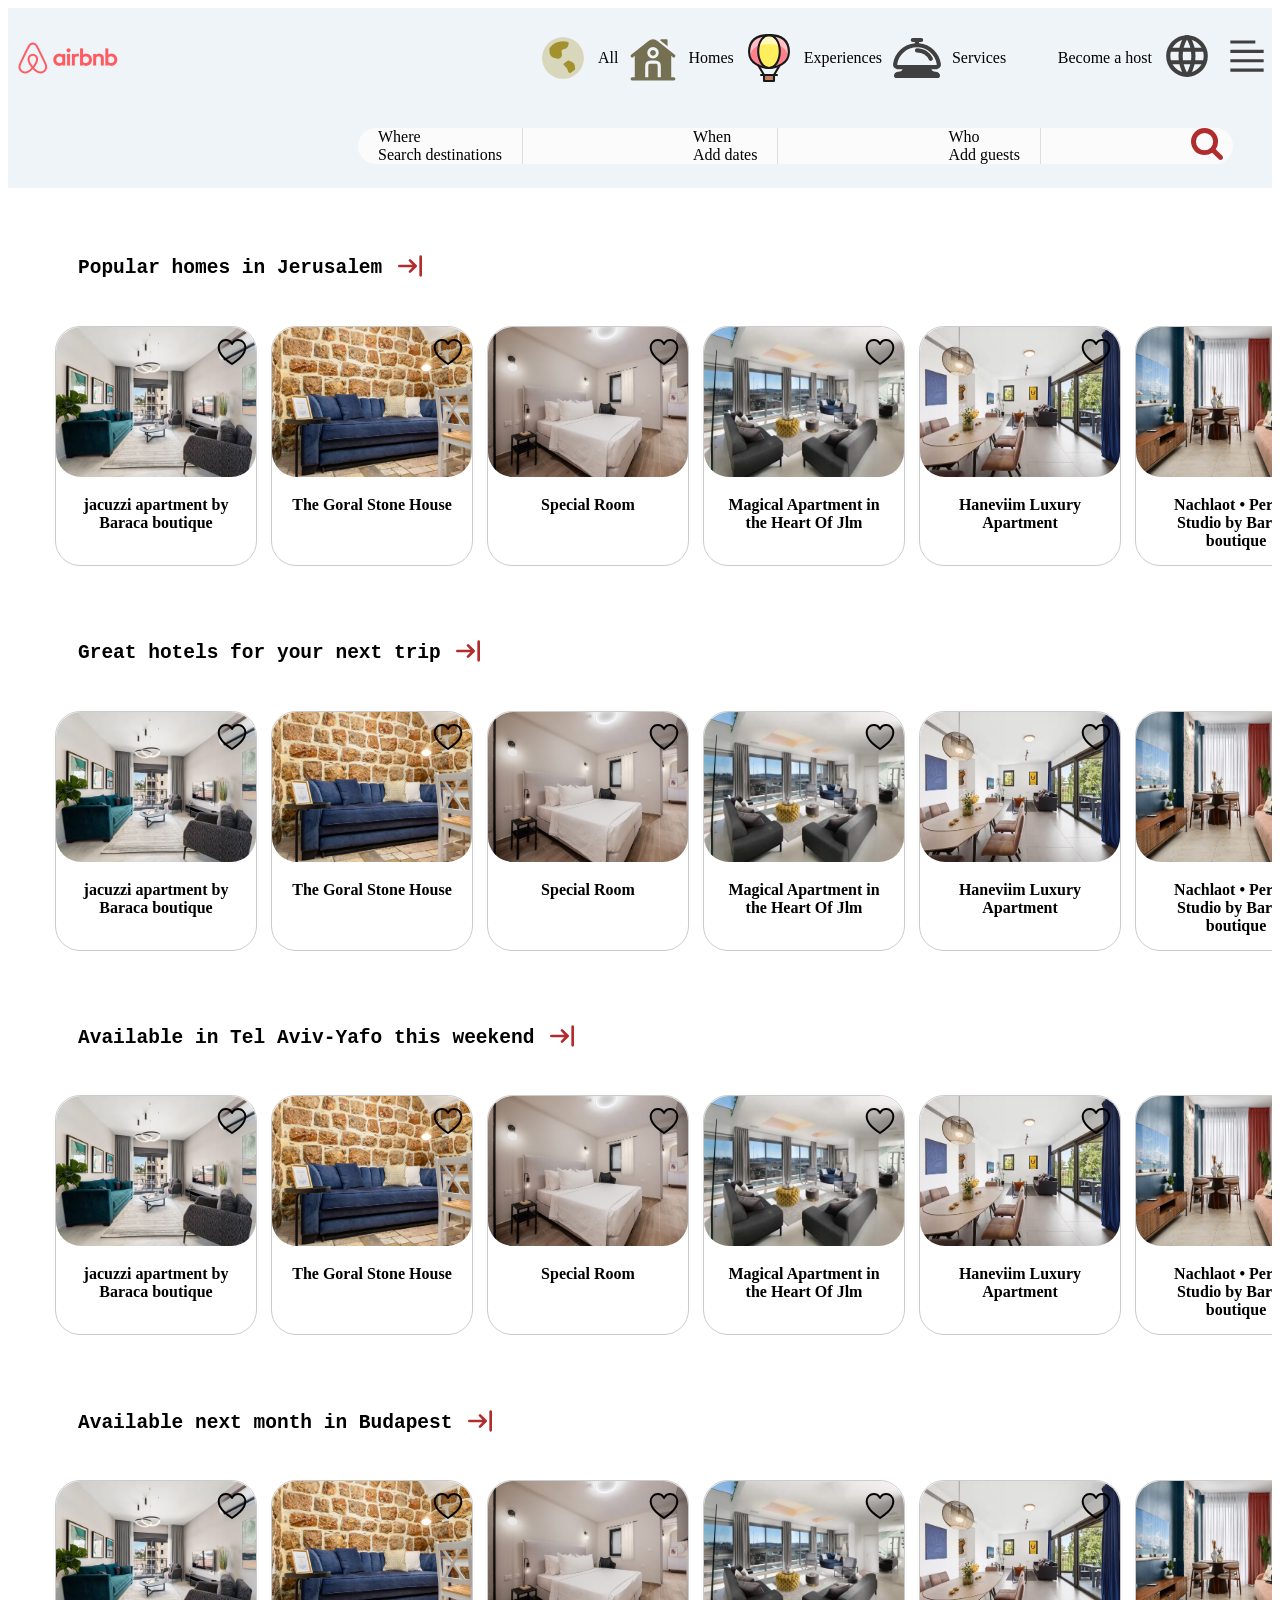
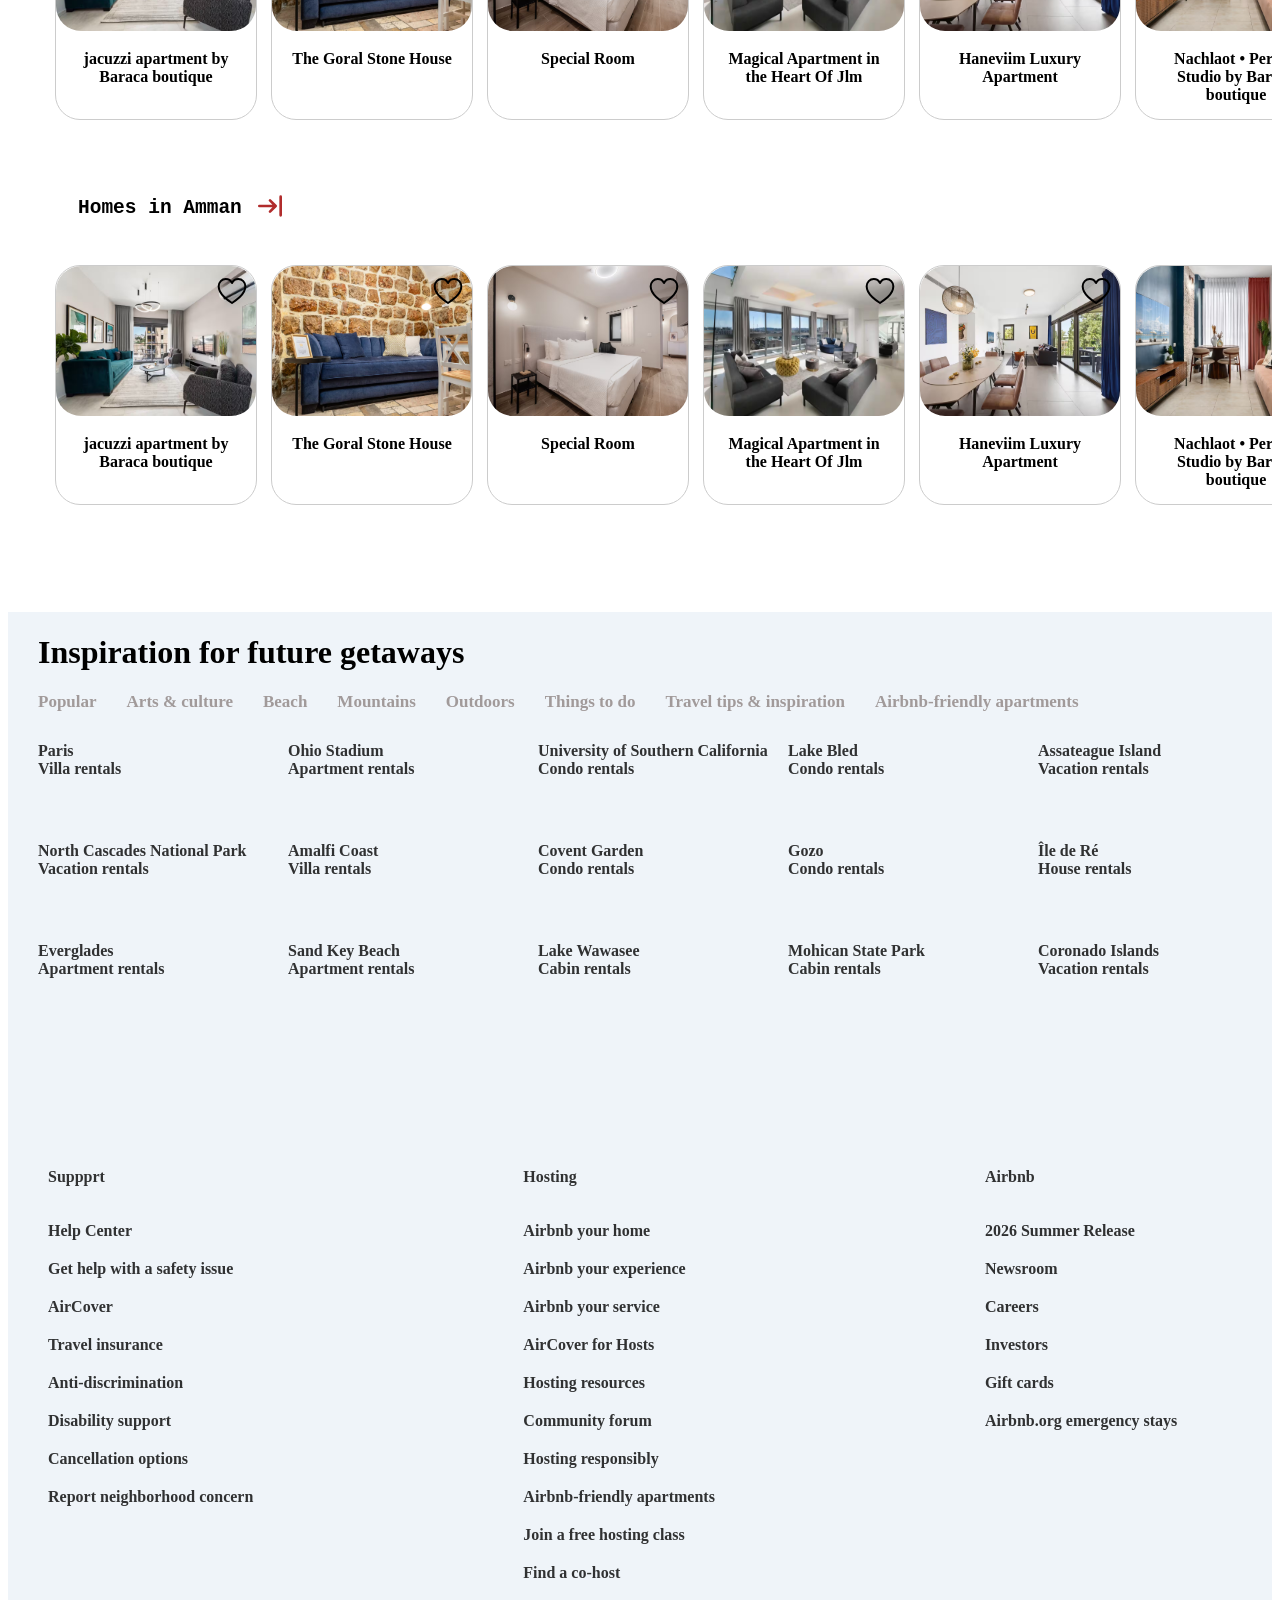
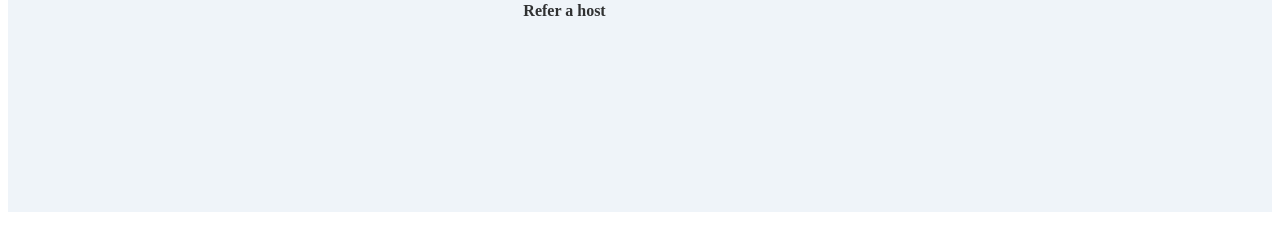
==== commit 085abca0: "Update size" ====
--- a/HTML.html
+++ b/HTML.html
@@ -9,6 +9,7 @@
 
 <body>
 <div class="container">
+
 <img class="line2" src="photos\Airbnb.com.png" alt="airbnb">
 <div class="container2">
 <svg class="line1" xmlns="http://www.w3.org/2000/svg" width="2em" height="2em" viewBox="0 0 24 24">
@@ -200,6 +201,20 @@
   <div class="desc">Spectacular View with Shelter Room Mamad</div>
 </div>
 
+<div class="item">
+  <a target="_blank" href="//www.google.com/">
+    <img src="photos\8.avif">
+  </a>
+  <div class="heart"><svg xmlns="http://www.w3.org/2000/svg" width="2em" height="2em" viewBox="0 0 24 24">
+	<path d="M0 0h24v24H0z" fill="none" />
+	<g fill="none">
+		<path fill="currentColor" fill-opacity=".16" d="M16.696 3C14.652 3 12.887 4.197 12 5.943C11.113 4.197 9.348 3 7.304 3C4.374 3 2 5.457 2 8.481s1.817 5.796 4.165 8.073S12 21 12 21s3.374-2.133 5.835-4.446C20.46 14.088 22 11.514 22 8.481S19.626 3 16.696 3" />
+		<path stroke="currentColor" stroke-linecap="round" stroke-linejoin="round" stroke-width="1.5" d="M16.696 3C14.652 3 12.887 4.197 12 5.943C11.113 4.197 9.348 3 7.304 3C4.374 3 2 5.457 2 8.481s1.817 5.796 4.165 8.073S12 21 12 21s3.374-2.133 5.835-4.446C20.46 14.088 22 11.514 22 8.481S19.626 3 16.696 3" />
+	</g>
+</svg>
+</div>
+  <div class="desc">Marhaba Studios</div>
+</div>
 
 </div>
 
@@ -325,6 +340,20 @@
   <div class="desc">Spectacular View with Shelter Room Mamad</div>
 </div>
 
+<div class="item">
+  <a target="_blank" href="//www.google.com/">
+    <img src="photos\8.avif">
+  </a>
+  <div class="heart"><svg xmlns="http://www.w3.org/2000/svg" width="2em" height="2em" viewBox="0 0 24 24">
+	<path d="M0 0h24v24H0z" fill="none" />
+	<g fill="none">
+		<path fill="currentColor" fill-opacity=".16" d="M16.696 3C14.652 3 12.887 4.197 12 5.943C11.113 4.197 9.348 3 7.304 3C4.374 3 2 5.457 2 8.481s1.817 5.796 4.165 8.073S12 21 12 21s3.374-2.133 5.835-4.446C20.46 14.088 22 11.514 22 8.481S19.626 3 16.696 3" />
+		<path stroke="currentColor" stroke-linecap="round" stroke-linejoin="round" stroke-width="1.5" d="M16.696 3C14.652 3 12.887 4.197 12 5.943C11.113 4.197 9.348 3 7.304 3C4.374 3 2 5.457 2 8.481s1.817 5.796 4.165 8.073S12 21 12 21s3.374-2.133 5.835-4.446C20.46 14.088 22 11.514 22 8.481S19.626 3 16.696 3" />
+	</g>
+</svg>
+</div>
+  <div class="desc">Marhaba Studios</div>
+</div>
 
 </div>
 <!--end-->
@@ -446,6 +475,22 @@
 </div>
   <div class="desc">Spectacular View with Shelter Room Mamad</div>
 </div>
+
+<div class="item">
+  <a target="_blank" href="//www.google.com/">
+    <img src="photos\8.avif">
+  </a>
+  <div class="heart"><svg xmlns="http://www.w3.org/2000/svg" width="2em" height="2em" viewBox="0 0 24 24">
+	<path d="M0 0h24v24H0z" fill="none" />
+	<g fill="none">
+		<path fill="currentColor" fill-opacity=".16" d="M16.696 3C14.652 3 12.887 4.197 12 5.943C11.113 4.197 9.348 3 7.304 3C4.374 3 2 5.457 2 8.481s1.817 5.796 4.165 8.073S12 21 12 21s3.374-2.133 5.835-4.446C20.46 14.088 22 11.514 22 8.481S19.626 3 16.696 3" />
+		<path stroke="currentColor" stroke-linecap="round" stroke-linejoin="round" stroke-width="1.5" d="M16.696 3C14.652 3 12.887 4.197 12 5.943C11.113 4.197 9.348 3 7.304 3C4.374 3 2 5.457 2 8.481s1.817 5.796 4.165 8.073S12 21 12 21s3.374-2.133 5.835-4.446C20.46 14.088 22 11.514 22 8.481S19.626 3 16.696 3" />
+	</g>
+</svg>
+</div>
+  <div class="desc">Marhaba Studios</div>
+</div>
+
 </div>
 <!--end-->
 
@@ -566,6 +611,22 @@
 </div>
   <div class="desc">Spectacular View with Shelter Room Mamad</div>
 </div>
+
+<div class="item">
+  <a target="_blank" href="//www.google.com/">
+    <img src="photos\8.avif">
+  </a>
+  <div class="heart"><svg xmlns="http://www.w3.org/2000/svg" width="2em" height="2em" viewBox="0 0 24 24">
+	<path d="M0 0h24v24H0z" fill="none" />
+	<g fill="none">
+		<path fill="currentColor" fill-opacity=".16" d="M16.696 3C14.652 3 12.887 4.197 12 5.943C11.113 4.197 9.348 3 7.304 3C4.374 3 2 5.457 2 8.481s1.817 5.796 4.165 8.073S12 21 12 21s3.374-2.133 5.835-4.446C20.46 14.088 22 11.514 22 8.481S19.626 3 16.696 3" />
+		<path stroke="currentColor" stroke-linecap="round" stroke-linejoin="round" stroke-width="1.5" d="M16.696 3C14.652 3 12.887 4.197 12 5.943C11.113 4.197 9.348 3 7.304 3C4.374 3 2 5.457 2 8.481s1.817 5.796 4.165 8.073S12 21 12 21s3.374-2.133 5.835-4.446C20.46 14.088 22 11.514 22 8.481S19.626 3 16.696 3" />
+	</g>
+</svg>
+</div>
+  <div class="desc">Marhaba Studios</div>
+</div>
+
 </div>
 <!--end-->
 
@@ -688,6 +749,20 @@
   <div class="desc">Spectacular View with Shelter Room Mamad</div>
 </div>
 
+<div class="item">
+  <a target="_blank" href="//www.google.com/">
+    <img src="photos\8.avif">
+  </a>
+  <div class="heart"><svg xmlns="http://www.w3.org/2000/svg" width="2em" height="2em" viewBox="0 0 24 24">
+	<path d="M0 0h24v24H0z" fill="none" />
+	<g fill="none">
+		<path fill="currentColor" fill-opacity=".16" d="M16.696 3C14.652 3 12.887 4.197 12 5.943C11.113 4.197 9.348 3 7.304 3C4.374 3 2 5.457 2 8.481s1.817 5.796 4.165 8.073S12 21 12 21s3.374-2.133 5.835-4.446C20.46 14.088 22 11.514 22 8.481S19.626 3 16.696 3" />
+		<path stroke="currentColor" stroke-linecap="round" stroke-linejoin="round" stroke-width="1.5" d="M16.696 3C14.652 3 12.887 4.197 12 5.943C11.113 4.197 9.348 3 7.304 3C4.374 3 2 5.457 2 8.481s1.817 5.796 4.165 8.073S12 21 12 21s3.374-2.133 5.835-4.446C20.46 14.088 22 11.514 22 8.481S19.626 3 16.696 3" />
+	</g>
+</svg>
+</div>
+  <div class="desc">Marhaba Studios</div>
+</div>
 
 </div>
 <!--finish adding photos ^-^-->
--- a/style.css
+++ b/style.css
@@ -9,6 +9,7 @@
   flex-direction: row;
   position: sticky;
   top:0px;
+  width: 100%;
   height: 180px;
   bottom: 30px;
   background-color: rgb(239, 244, 249);
@@ -30,6 +31,11 @@
     height:100px;
     margin-left:400px;
     margin-right: auto;
+}
+.container2 a:hover{
+  color: rgb(0, 0, 0);
+  background-color: transparent;
+  text-decoration: underline;
 }
 .container3{
     display: flex;
@@ -76,14 +82,15 @@
 .containerr{
     display: flex;
     flex-direction: row;
-    
 }
+
 .row1{
     display: flex;
     text-align: left;
     align-items: center;
+    margin-left: 40px;
     padding-left: 30px;
-      
+    margin-top: 30px;
 }
 .gallery{
     
@@ -91,6 +98,7 @@
     flex-direction: row;
     justify-content: flex-start;
     overflow-x: auto;
+    margin-left: 40px;
     scrollbar-width: none;
 }
 
@@ -104,11 +112,11 @@
 div.heart{
     position: absolute;
     top : 9px;
-    left: 210px;
+    left: 160px;
 }
 
 div.item img {
-  width: 250px;
+  width: 200px;
   height: 150px;
   border-radius: 25px;
 }
